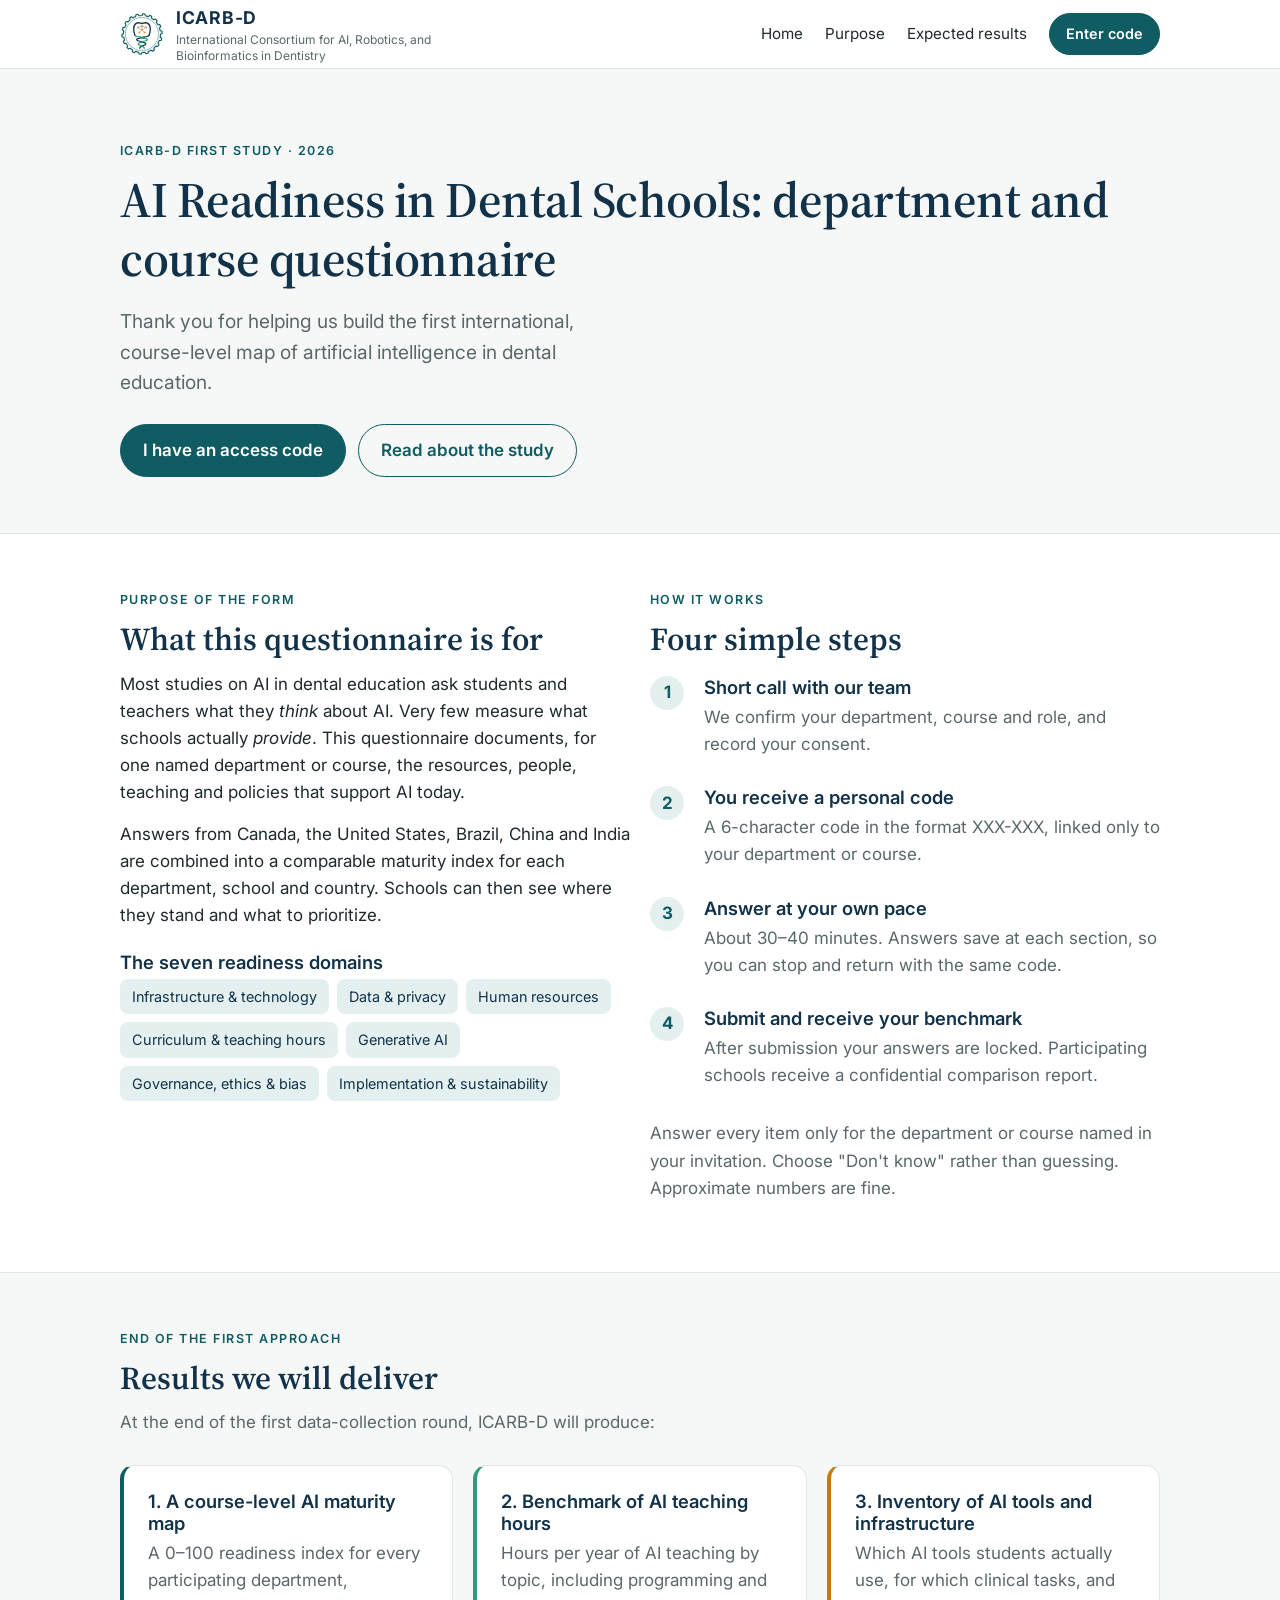
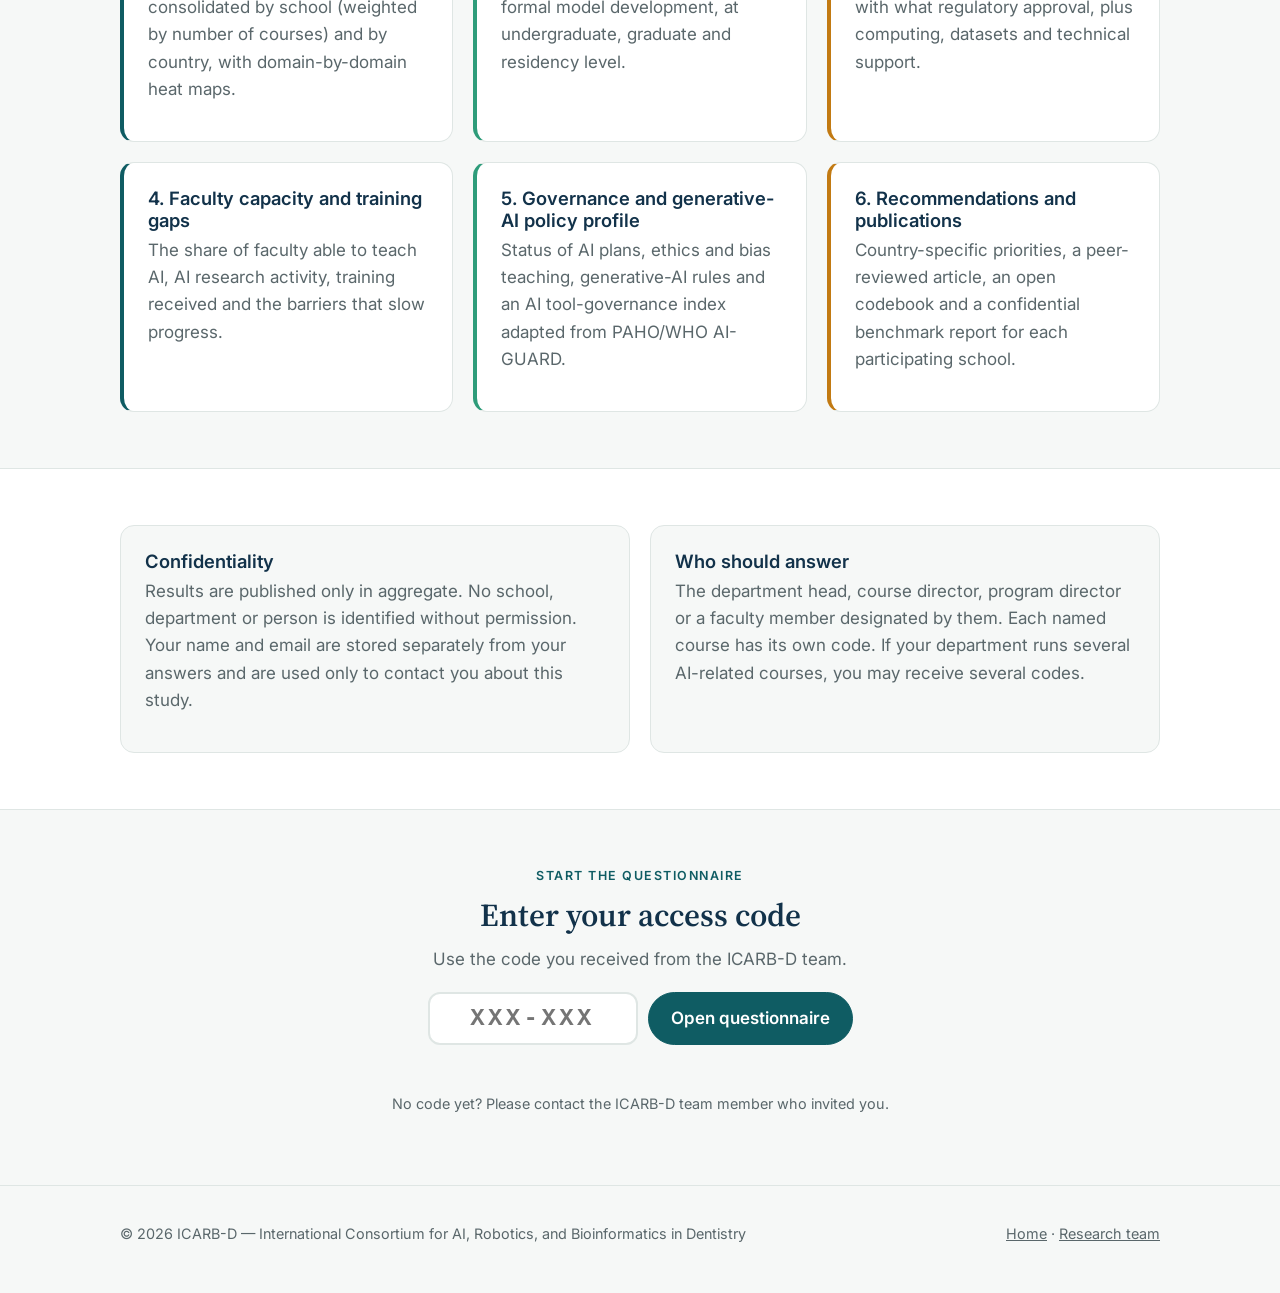
==== form.html @ e122908d "ICARB-D landing page, questionnaire page and logo" ====
<!doctype html>
<html lang="en">
<head>
  <meta charset="utf-8" />
  <meta name="viewport" content="width=device-width, initial-scale=1" />
  <title>AI Readiness Questionnaire — ICARB-D</title>
  <meta name="description" content="Purpose of the ICARB-D 2026 AI readiness questionnaire for dental school departments and courses, and the results expected from the first study." />
  <link rel="icon" type="image/svg+xml" href="assets/logo.svg" />
  <link rel="preconnect" href="https://fonts.googleapis.com" />
  <link rel="preconnect" href="https://fonts.gstatic.com" crossorigin />
  <link href="https://fonts.googleapis.com/css2?family=Inter:wght@400;600;700&family=Source+Serif+4:wght@600&display=swap" rel="stylesheet" />
  <link rel="stylesheet" href="assets/styles.css" />
</head>
<body>
  <header class="site-header">
    <nav class="wrap nav" aria-label="Main">
      <a class="brand" href="./">
        <img src="assets/logo.svg" alt="" />
        <span><strong>ICARB-D</strong><small>International Consortium for AI, Robotics, and Bioinformatics in Dentistry</small></span>
      </a>
      <div class="nav-links">
        <a href="./">Home</a>
        <a href="#purpose">Purpose</a>
        <a href="#results">Expected results</a>
        <a class="btn primary" href="#access">Enter code</a>
      </div>
    </nav>
  </header>

  <main>
    <section class="hero">
      <div class="wrap">
        <div class="eyebrow">ICARB-D first study · 2026</div>
        <h1>AI Readiness in Dental Schools: department and course questionnaire</h1>
        <p class="lead">Thank you for helping us build the first international, course-level map of artificial intelligence in dental education.</p>
        <div class="cta">
          <a class="btn primary" href="#access">I have an access code</a>
          <a class="btn" href="#purpose">Read about the study</a>
        </div>
      </div>
    </section>

    <section id="purpose" class="alt">
      <div class="wrap grid-2">
        <div>
          <div class="eyebrow">Purpose of the form</div>
          <h2>What this questionnaire is for</h2>
          <p>Most studies on AI in dental education ask students and teachers what they <em>think</em> about AI. Very few measure what schools actually <em>provide</em>. This questionnaire documents, for one named department or course, the resources, people, teaching and policies that support AI today.</p>
          <p>Answers from Canada, the United States, Brazil, China and India are combined into a comparable maturity index for each department, school and country. Schools can then see where they stand and what to prioritize.</p>
          <h3 style="margin-top:22px">The seven readiness domains</h3>
          <div class="domains">
            <span>Infrastructure &amp; technology</span><span>Data &amp; privacy</span><span>Human resources</span><span>Curriculum &amp; teaching hours</span><span>Generative AI</span><span>Governance, ethics &amp; bias</span><span>Implementation &amp; sustainability</span>
          </div>
        </div>
        <div>
          <div class="eyebrow">How it works</div>
          <h2>Four simple steps</h2>
          <ol class="steps">
            <li><div><h3>Short call with our team</h3><p class="muted">We confirm your department, course and role, and record your consent.</p></div></li>
            <li><div><h3>You receive a personal code</h3><p class="muted">A 6-character code in the format XXX-XXX, linked only to your department or course.</p></div></li>
            <li><div><h3>Answer at your own pace</h3><p class="muted">About 30–40 minutes. Answers save at each section, so you can stop and return with the same code.</p></div></li>
            <li><div><h3>Submit and receive your benchmark</h3><p class="muted">After submission your answers are locked. Participating schools receive a confidential comparison report.</p></div></li>
          </ol>
          <p class="muted" style="margin-top:16px">Answer every item only for the department or course named in your invitation. Choose "Don't know" rather than guessing. Approximate numbers are fine.</p>
        </div>
      </div>
    </section>

    <section id="results">
      <div class="wrap">
        <div class="section-head">
          <div class="eyebrow">End of the first approach</div>
          <h2>Results we will deliver</h2>
          <p class="muted">At the end of the first data-collection round, ICARB-D will produce:</p>
        </div>
        <div class="grid-3">
          <article class="card result"><h3>1. A course-level AI maturity map</h3><p class="muted">A 0–100 readiness index for every participating department, consolidated by school (weighted by number of courses) and by country, with domain-by-domain heat maps.</p></article>
          <article class="card result"><h3>2. Benchmark of AI teaching hours</h3><p class="muted">Hours per year of AI teaching by topic, including programming and formal model development, at undergraduate, graduate and residency level.</p></article>
          <article class="card result"><h3>3. Inventory of AI tools and infrastructure</h3><p class="muted">Which AI tools students actually use, for which clinical tasks, and with what regulatory approval, plus computing, datasets and technical support.</p></article>
          <article class="card result"><h3>4. Faculty capacity and training gaps</h3><p class="muted">The share of faculty able to teach AI, AI research activity, training received and the barriers that slow progress.</p></article>
          <article class="card result"><h3>5. Governance and generative-AI policy profile</h3><p class="muted">Status of AI plans, ethics and bias teaching, generative-AI rules and an AI tool-governance index adapted from PAHO/WHO AI-GUARD.</p></article>
          <article class="card result"><h3>6. Recommendations and publications</h3><p class="muted">Country-specific priorities, a peer-reviewed article, an open codebook and a confidential benchmark report for each participating school.</p></article>
        </div>
      </div>
    </section>

    <section class="alt">
      <div class="wrap grid-2">
        <div class="card">
          <h3>Confidentiality</h3>
          <p class="muted">Results are published only in aggregate. No school, department or person is identified without permission. Your name and email are stored separately from your answers and are used only to contact you about this study.</p>
        </div>
        <div class="card">
          <h3>Who should answer</h3>
          <p class="muted">The department head, course director, program director or a faculty member designated by them. Each named course has its own code. If your department runs several AI-related courses, you may receive several codes.</p>
        </div>
      </div>
    </section>

    <section id="access">
      <div class="wrap access">
        <div class="eyebrow">Start the questionnaire</div>
        <h2>Enter your access code</h2>
        <p class="muted">Use the code you received from the ICARB-D team.</p>
        <form class="code-row" id="code-form" novalidate>
          <label for="code" style="position:absolute;left:-9999px">Access code</label>
          <input id="code" placeholder="XXX-XXX" maxlength="7" autocomplete="off" autocapitalize="characters" spellcheck="false" />
          <button class="btn primary" type="submit">Open questionnaire</button>
        </form>
        <p class="error" id="code-error" role="alert"></p>
        <p class="muted" style="font-size:.9rem">No code yet? Please contact the ICARB-D team member who invited you.</p>
      </div>
    </section>
  </main>

  <footer>
    <div class="wrap footer-grid">
      <div>© 2026 ICARB-D — International Consortium for AI, Robotics, and Bioinformatics in Dentistry</div>
      <div><a href="./">Home</a> · <a id="admin-link" href="#">Research team</a></div>
    </div>
  </footer>

  <script>
    // The questionnaire app lives in its own repository (AI-assessment-DS-2026).
    const QUESTIONNAIRE_URL = 'https://igoralves1.github.io/AI-assessment-DS-2026/'
    const PATTERN = /^[A-HJKMNP-Z2-9]{3}-[A-HJKMNP-Z2-9]{3}$/
    const input = document.getElementById('code')
    const error = document.getElementById('code-error')

    function normalize(v) {
      const raw = v.toUpperCase().replace(/[^A-Z0-9]/g, '').slice(0, 6)
      return raw.length > 3 ? raw.slice(0, 3) + '-' + raw.slice(3) : raw
    }
    input.addEventListener('input', () => { input.value = normalize(input.value); error.textContent = '' })
    document.getElementById('code-form').addEventListener('submit', (e) => {
      e.preventDefault()
      if (!PATTERN.test(input.value)) {
        error.textContent = 'Enter the 6-character code you received, for example K7P-3MX.'
        return
      }
      window.location.href = QUESTIONNAIRE_URL + '#/?code=' + encodeURIComponent(input.value)
    })
    document.getElementById('admin-link').href = QUESTIONNAIRE_URL + '#/admin'
  </script>
</body>
</html>
---- assets/styles.css ----
:root {
  --bg: #f6f8f7;
  --surface: #ffffff;
  --ink: #12324a;
  --text: #1f2a2e;
  --muted: #5a676b;
  --border: #dfe6e4;
  --teal: #0f5c63;
  --teal-soft: #e4f0ef;
  --green: #2e9c7a;
  --amber: #c27a12;
  --radius: 14px;
  color-scheme: light;
}
@media (prefers-color-scheme: dark) {
  :root {
    --bg: #0f1517;
    --surface: #172024;
    --ink: #e3eef0;
    --text: #dfe7e9;
    --muted: #9fb0b4;
    --border: #2a383c;
    --teal: #5fb7bd;
    --teal-soft: #19302f;
    --green: #6fcfa9;
    --amber: #e8a94e;
    color-scheme: dark;
  }
}

* { box-sizing: border-box; }
html { scroll-behavior: smooth; }
body {
  margin: 0;
  background: var(--bg);
  color: var(--text);
  font: 17px/1.6 "Inter", system-ui, -apple-system, "Segoe UI", Roboto, sans-serif;
}
h1, h2, h3 { color: var(--ink); line-height: 1.2; font-family: "Source Serif 4", Georgia, serif; font-weight: 600; }
h1 { font-size: clamp(2rem, 4.5vw, 3.1rem); margin: 0 0 16px; letter-spacing: -.01em; }
h2 { font-size: clamp(1.5rem, 3vw, 2rem); margin: 0 0 12px; }
h3 { font-size: 1.15rem; margin: 0 0 6px; font-family: inherit; }
a { color: var(--teal); }
p { margin: 0 0 14px; }
.wrap { max-width: 1080px; margin: 0 auto; padding: 0 20px; }
.muted { color: var(--muted); }
.eyebrow { font-size: .78rem; font-weight: 600; letter-spacing: .12em; text-transform: uppercase; color: var(--teal); margin-bottom: 10px; }

/* header */
.site-header { background: var(--surface); border-bottom: 1px solid var(--border); position: sticky; top: 0; z-index: 10; }
.nav { display: flex; align-items: center; justify-content: space-between; min-height: 68px; gap: 16px; }
.brand { display: flex; align-items: center; gap: 12px; text-decoration: none; color: var(--ink); }
.brand img { width: 44px; height: 44px; }
.brand strong { display: block; font-size: 1.1rem; letter-spacing: .04em; }
.brand small { display: block; color: var(--muted); font-size: .75rem; line-height: 1.3; max-width: 260px; }
.nav-links { display: flex; gap: 22px; align-items: center; }
.nav-links a { color: var(--text); text-decoration: none; font-size: .95rem; }
.nav-links a:hover { color: var(--teal); }

.btn { display: inline-flex; align-items: center; gap: 8px; padding: 12px 22px; border-radius: 999px; font-weight: 600; text-decoration: none; border: 1.5px solid var(--teal); color: var(--teal); background: transparent; cursor: pointer; font: inherit; font-weight: 600; }
.btn.primary { background: var(--teal); color: var(--surface); }
.btn:hover { filter: brightness(1.08); }
.nav .btn { padding: 8px 16px; font-size: .9rem; }

/* hero */
.hero { padding: 72px 0 56px; }
.hero-grid { display: grid; grid-template-columns: 1.3fr 1fr; gap: 48px; align-items: center; }
.hero .lead { font-size: 1.2rem; color: var(--muted); max-width: 40ch; }
.hero-logo { width: 100%; max-width: 360px; justify-self: center; filter: drop-shadow(0 18px 40px rgba(15, 92, 99, .18)); }
.cta { display: flex; gap: 12px; flex-wrap: wrap; margin-top: 26px; }
.acronym { display: flex; gap: 6px; flex-wrap: wrap; margin-top: 22px; }
.acronym span { font-size: .8rem; color: var(--muted); border: 1px solid var(--border); border-radius: 999px; padding: 4px 10px; background: var(--surface); }
.acronym b { color: var(--ink); }

section { padding: 56px 0; scroll-margin-top: 68px; }
section.alt { background: var(--surface); border-top: 1px solid var(--border); border-bottom: 1px solid var(--border); }
.section-head { max-width: 720px; margin-bottom: 28px; }

/* cards */
.grid-3 { display: grid; grid-template-columns: repeat(3, 1fr); gap: 20px; }
.grid-2 { display: grid; grid-template-columns: repeat(2, 1fr); gap: 20px; }
.card { background: var(--surface); border: 1px solid var(--border); border-radius: var(--radius); padding: 24px; }
section.alt .card { background: var(--bg); }
.card .icon { width: 44px; height: 44px; border-radius: 12px; display: grid; place-items: center; margin-bottom: 14px; }
.card .icon svg { width: 24px; height: 24px; }
.icon.ai { background: color-mix(in srgb, var(--amber) 16%, transparent); color: var(--amber); }
.icon.rob { background: var(--teal-soft); color: var(--teal); }
.icon.bio { background: color-mix(in srgb, var(--green) 16%, transparent); color: var(--green); }
.card ul { padding-left: 18px; margin: 8px 0 0; color: var(--muted); }
.card li { margin-bottom: 4px; }

/* countries */
.countries { display: flex; flex-wrap: wrap; gap: 10px; }
.country { padding: 10px 18px; border-radius: 999px; background: var(--surface); border: 1px solid var(--border); font-weight: 600; color: var(--ink); }

/* project feature */
.feature { display: grid; grid-template-columns: 1.2fr 1fr; gap: 32px; align-items: center; background: linear-gradient(135deg, var(--teal) 0%, #12324a 100%); color: #fff; border-radius: 20px; padding: 40px; }
.feature h2, .feature h3 { color: #fff; }
.feature p { color: rgba(255, 255, 255, .85); }
.feature .btn.primary { background: #fff; color: #12324a; border-color: #fff; }
.feature .btn { color: #fff; border-color: rgba(255, 255, 255, .6); }
.stats { display: grid; grid-template-columns: repeat(2, 1fr); gap: 14px; }
.stat { background: rgba(255, 255, 255, .1); border-radius: 12px; padding: 16px; }
.stat b { display: block; font-size: 1.8rem; font-family: "Source Serif 4", Georgia, serif; }
.stat span { font-size: .85rem; color: rgba(255, 255, 255, .8); }

/* steps and lists */
.steps { counter-reset: s; display: grid; gap: 14px; padding: 0; list-style: none; }
.steps li { counter-increment: s; display: grid; grid-template-columns: 40px 1fr; gap: 14px; align-items: start; }
.steps li::before { content: counter(s); width: 34px; height: 34px; border-radius: 50%; background: var(--teal-soft); color: var(--teal); display: grid; place-items: center; font-weight: 700; }
.result { border-left: 4px solid var(--teal); }
.result:nth-child(3n+2) { border-left-color: var(--green); }
.result:nth-child(3n+3) { border-left-color: var(--amber); }
.domains { display: flex; flex-wrap: wrap; gap: 8px; }
.domains span { background: var(--teal-soft); color: var(--ink); border-radius: 8px; padding: 6px 12px; font-size: .9rem; }

/* access box */
.access { max-width: 560px; margin: 0 auto; text-align: center; }
.code-row { display: flex; gap: 10px; justify-content: center; flex-wrap: wrap; margin: 18px 0 8px; }
.code-row input { font: 600 1.5rem ui-monospace, Menlo, monospace; letter-spacing: .14em; text-align: center; width: 210px; padding: 10px; border-radius: 12px; border: 2px solid var(--border); background: var(--surface); color: var(--text); text-transform: uppercase; }
.code-row input:focus { outline: 2px solid var(--teal); outline-offset: 2px; }
.error { color: #b42318; min-height: 1.5em; }

footer { padding: 36px 0 48px; color: var(--muted); font-size: .9rem; border-top: 1px solid var(--border); }
.footer-grid { display: flex; justify-content: space-between; gap: 20px; flex-wrap: wrap; }
footer a { color: var(--muted); }

@media (max-width: 860px) {
  .hero { padding: 40px 0; }
  .hero-grid, .feature, .grid-2 { grid-template-columns: 1fr; }
  .hero-logo { max-width: 220px; order: -1; }
  .grid-3 { grid-template-columns: 1fr; }
  .nav-links a:not(.btn) { display: none; }
  .brand small { display: none; }
  .feature { padding: 26px; }
}
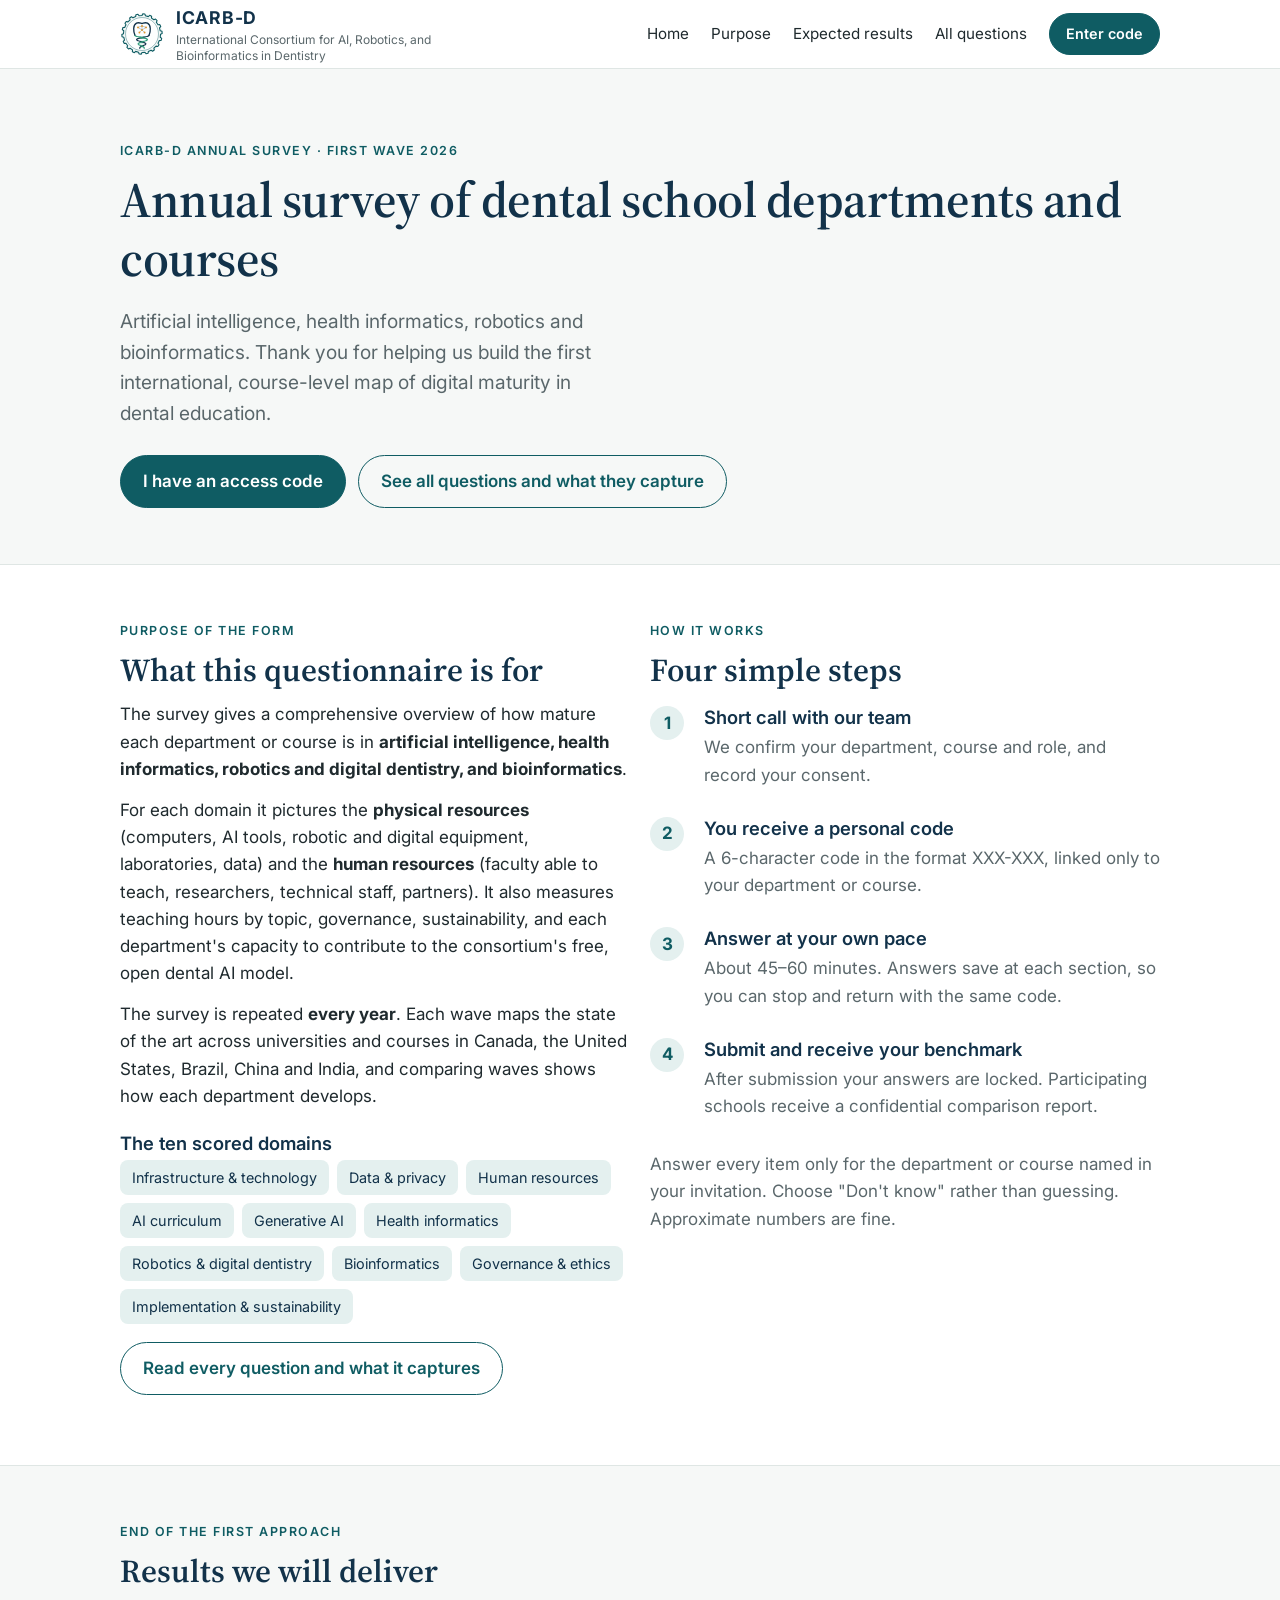
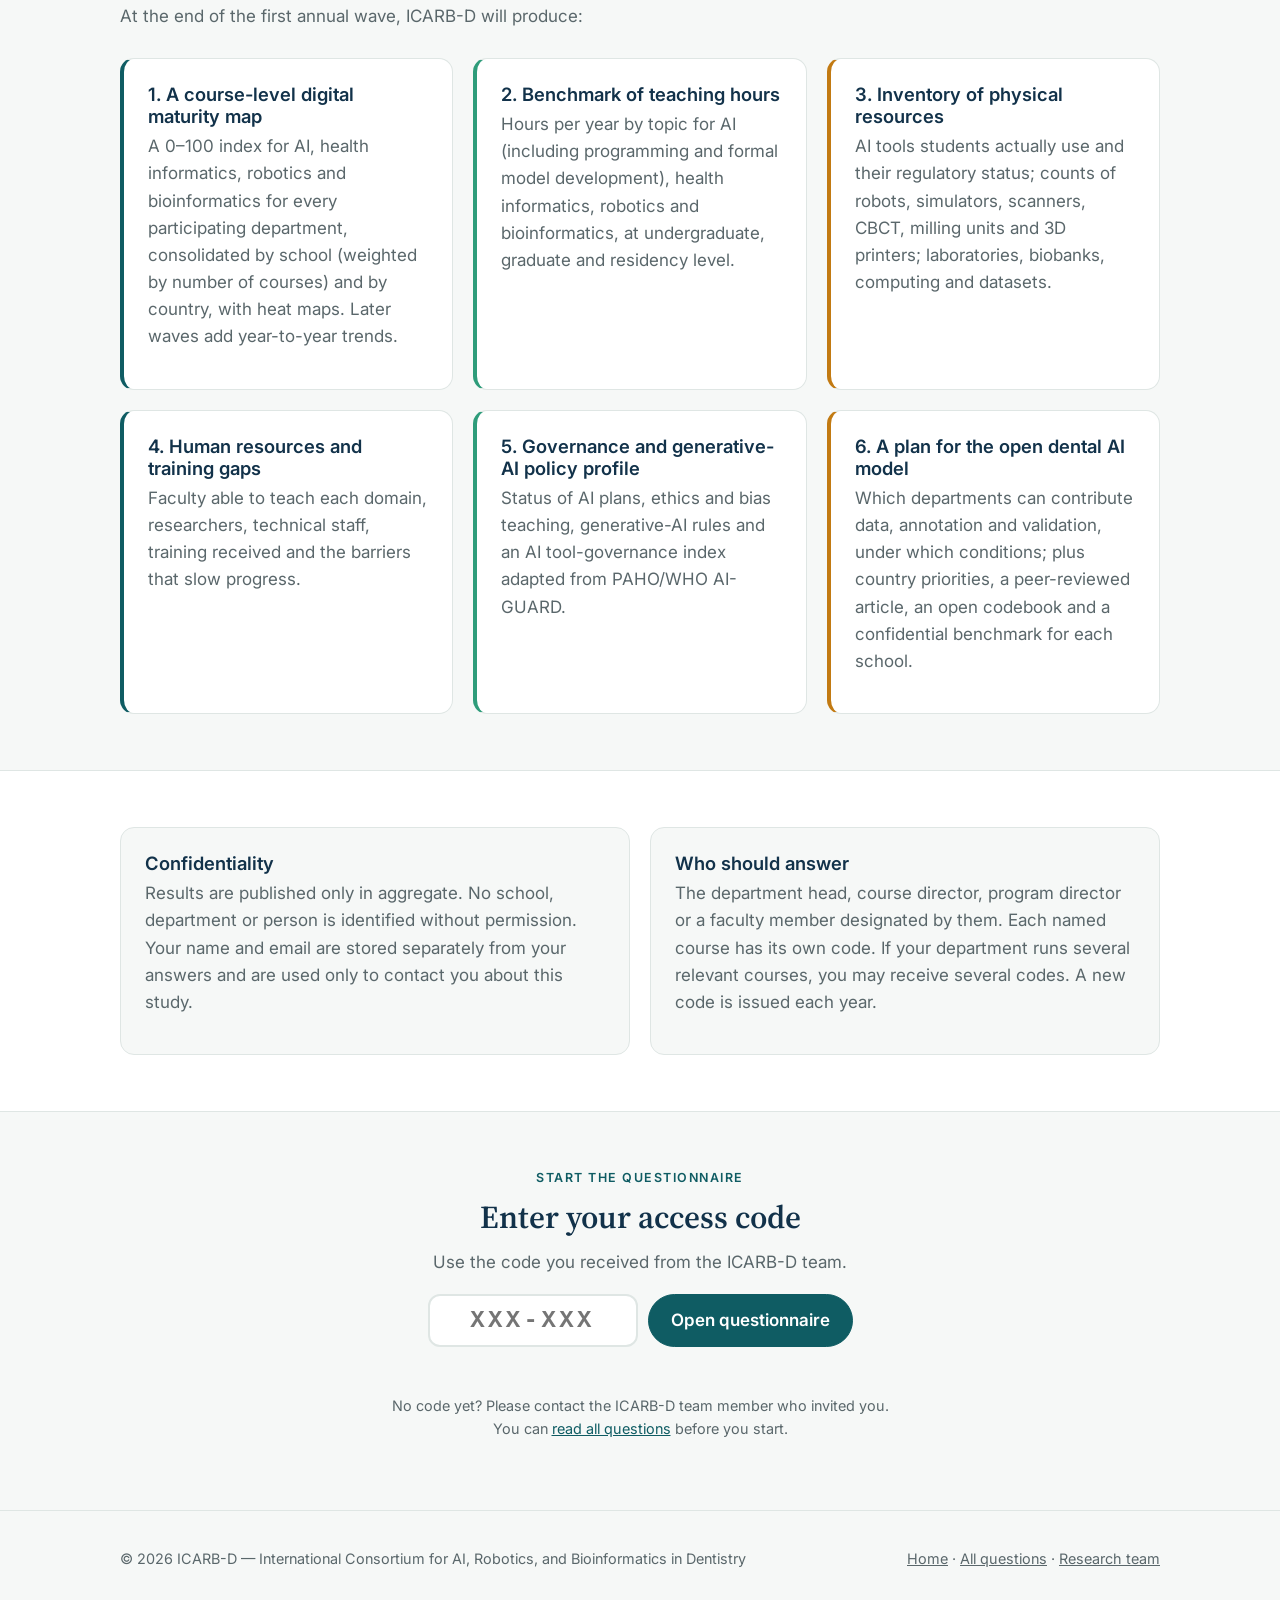
==== commit 886ce6e8: "Add main goal, annual four-domain survey and link to questions guide" ====
--- a/form.html
+++ b/form.html
@@ -3,8 +3,8 @@
 <head>
   <meta charset="utf-8" />
   <meta name="viewport" content="width=device-width, initial-scale=1" />
-  <title>AI Readiness Questionnaire — ICARB-D</title>
-  <meta name="description" content="Purpose of the ICARB-D 2026 AI readiness questionnaire for dental school departments and courses, and the results expected from the first study." />
+  <title>Annual Survey — ICARB-D</title>
+  <meta name="description" content="Purpose of the ICARB-D annual survey of dental school departments and courses (AI, health informatics, robotics, bioinformatics), every question explained, and the results expected from the first wave." />
   <link rel="icon" type="image/svg+xml" href="assets/logo.svg" />
   <link rel="preconnect" href="https://fonts.googleapis.com" />
   <link rel="preconnect" href="https://fonts.gstatic.com" crossorigin />
@@ -22,6 +22,7 @@
         <a href="./">Home</a>
         <a href="#purpose">Purpose</a>
         <a href="#results">Expected results</a>
+        <a href="https://igoralves1.github.io/AI-assessment-DS-2026/#/questions">All questions</a>
         <a class="btn primary" href="#access">Enter code</a>
       </div>
     </nav>
@@ -30,12 +31,12 @@
   <main>
     <section class="hero">
       <div class="wrap">
-        <div class="eyebrow">ICARB-D first study · 2026</div>
-        <h1>AI Readiness in Dental Schools: department and course questionnaire</h1>
-        <p class="lead">Thank you for helping us build the first international, course-level map of artificial intelligence in dental education.</p>
+        <div class="eyebrow">ICARB-D annual survey · first wave 2026</div>
+        <h1>Annual survey of dental school departments and courses</h1>
+        <p class="lead">Artificial intelligence, health informatics, robotics and bioinformatics. Thank you for helping us build the first international, course-level map of digital maturity in dental education.</p>
         <div class="cta">
           <a class="btn primary" href="#access">I have an access code</a>
-          <a class="btn" href="#purpose">Read about the study</a>
+          <a class="btn" href="https://igoralves1.github.io/AI-assessment-DS-2026/#/questions">See all questions and what they capture</a>
         </div>
       </div>
     </section>
@@ -45,12 +46,14 @@
         <div>
           <div class="eyebrow">Purpose of the form</div>
           <h2>What this questionnaire is for</h2>
-          <p>Most studies on AI in dental education ask students and teachers what they <em>think</em> about AI. Very few measure what schools actually <em>provide</em>. This questionnaire documents, for one named department or course, the resources, people, teaching and policies that support AI today.</p>
-          <p>Answers from Canada, the United States, Brazil, China and India are combined into a comparable maturity index for each department, school and country. Schools can then see where they stand and what to prioritize.</p>
-          <h3 style="margin-top:22px">The seven readiness domains</h3>
+          <p>The survey gives a comprehensive overview of how mature each department or course is in <strong>artificial intelligence, health informatics, robotics and digital dentistry, and bioinformatics</strong>.</p>
+          <p>For each domain it pictures the <strong>physical resources</strong> (computers, AI tools, robotic and digital equipment, laboratories, data) and the <strong>human resources</strong> (faculty able to teach, researchers, technical staff, partners). It also measures teaching hours by topic, governance, sustainability, and each department's capacity to contribute to the consortium's free, open dental AI model.</p>
+          <p>The survey is repeated <strong>every year</strong>. Each wave maps the state of the art across universities and courses in Canada, the United States, Brazil, China and India, and comparing waves shows how each department develops.</p>
+          <h3 style="margin-top:22px">The ten scored domains</h3>
           <div class="domains">
-            <span>Infrastructure &amp; technology</span><span>Data &amp; privacy</span><span>Human resources</span><span>Curriculum &amp; teaching hours</span><span>Generative AI</span><span>Governance, ethics &amp; bias</span><span>Implementation &amp; sustainability</span>
+            <span>Infrastructure &amp; technology</span><span>Data &amp; privacy</span><span>Human resources</span><span>AI curriculum</span><span>Generative AI</span><span>Health informatics</span><span>Robotics &amp; digital dentistry</span><span>Bioinformatics</span><span>Governance &amp; ethics</span><span>Implementation &amp; sustainability</span>
           </div>
+          <p style="margin-top:18px"><a class="btn" href="https://igoralves1.github.io/AI-assessment-DS-2026/#/questions">Read every question and what it captures</a></p>
         </div>
         <div>
           <div class="eyebrow">How it works</div>
@@ -58,7 +61,7 @@
           <ol class="steps">
             <li><div><h3>Short call with our team</h3><p class="muted">We confirm your department, course and role, and record your consent.</p></div></li>
             <li><div><h3>You receive a personal code</h3><p class="muted">A 6-character code in the format XXX-XXX, linked only to your department or course.</p></div></li>
-            <li><div><h3>Answer at your own pace</h3><p class="muted">About 30–40 minutes. Answers save at each section, so you can stop and return with the same code.</p></div></li>
+            <li><div><h3>Answer at your own pace</h3><p class="muted">About 45–60 minutes. Answers save at each section, so you can stop and return with the same code.</p></div></li>
             <li><div><h3>Submit and receive your benchmark</h3><p class="muted">After submission your answers are locked. Participating schools receive a confidential comparison report.</p></div></li>
           </ol>
           <p class="muted" style="margin-top:16px">Answer every item only for the department or course named in your invitation. Choose "Don't know" rather than guessing. Approximate numbers are fine.</p>
@@ -71,15 +74,15 @@
         <div class="section-head">
           <div class="eyebrow">End of the first approach</div>
           <h2>Results we will deliver</h2>
-          <p class="muted">At the end of the first data-collection round, ICARB-D will produce:</p>
+          <p class="muted">At the end of the first annual wave, ICARB-D will produce:</p>
         </div>
         <div class="grid-3">
-          <article class="card result"><h3>1. A course-level AI maturity map</h3><p class="muted">A 0–100 readiness index for every participating department, consolidated by school (weighted by number of courses) and by country, with domain-by-domain heat maps.</p></article>
-          <article class="card result"><h3>2. Benchmark of AI teaching hours</h3><p class="muted">Hours per year of AI teaching by topic, including programming and formal model development, at undergraduate, graduate and residency level.</p></article>
-          <article class="card result"><h3>3. Inventory of AI tools and infrastructure</h3><p class="muted">Which AI tools students actually use, for which clinical tasks, and with what regulatory approval, plus computing, datasets and technical support.</p></article>
-          <article class="card result"><h3>4. Faculty capacity and training gaps</h3><p class="muted">The share of faculty able to teach AI, AI research activity, training received and the barriers that slow progress.</p></article>
+          <article class="card result"><h3>1. A course-level digital maturity map</h3><p class="muted">A 0–100 index for AI, health informatics, robotics and bioinformatics for every participating department, consolidated by school (weighted by number of courses) and by country, with heat maps. Later waves add year-to-year trends.</p></article>
+          <article class="card result"><h3>2. Benchmark of teaching hours</h3><p class="muted">Hours per year by topic for AI (including programming and formal model development), health informatics, robotics and bioinformatics, at undergraduate, graduate and residency level.</p></article>
+          <article class="card result"><h3>3. Inventory of physical resources</h3><p class="muted">AI tools students actually use and their regulatory status; counts of robots, simulators, scanners, CBCT, milling units and 3D printers; laboratories, biobanks, computing and datasets.</p></article>
+          <article class="card result"><h3>4. Human resources and training gaps</h3><p class="muted">Faculty able to teach each domain, researchers, technical staff, training received and the barriers that slow progress.</p></article>
           <article class="card result"><h3>5. Governance and generative-AI policy profile</h3><p class="muted">Status of AI plans, ethics and bias teaching, generative-AI rules and an AI tool-governance index adapted from PAHO/WHO AI-GUARD.</p></article>
-          <article class="card result"><h3>6. Recommendations and publications</h3><p class="muted">Country-specific priorities, a peer-reviewed article, an open codebook and a confidential benchmark report for each participating school.</p></article>
+          <article class="card result"><h3>6. A plan for the open dental AI model</h3><p class="muted">Which departments can contribute data, annotation and validation, under which conditions; plus country priorities, a peer-reviewed article, an open codebook and a confidential benchmark for each school.</p></article>
         </div>
       </div>
     </section>
@@ -92,7 +95,7 @@
         </div>
         <div class="card">
           <h3>Who should answer</h3>
-          <p class="muted">The department head, course director, program director or a faculty member designated by them. Each named course has its own code. If your department runs several AI-related courses, you may receive several codes.</p>
+          <p class="muted">The department head, course director, program director or a faculty member designated by them. Each named course has its own code. If your department runs several relevant courses, you may receive several codes. A new code is issued each year.</p>
         </div>
       </div>
     </section>
@@ -108,7 +111,7 @@
           <button class="btn primary" type="submit">Open questionnaire</button>
         </form>
         <p class="error" id="code-error" role="alert"></p>
-        <p class="muted" style="font-size:.9rem">No code yet? Please contact the ICARB-D team member who invited you.</p>
+        <p class="muted" style="font-size:.9rem">No code yet? Please contact the ICARB-D team member who invited you. You can <a href="https://igoralves1.github.io/AI-assessment-DS-2026/#/questions">read all questions</a> before you start.</p>
       </div>
     </section>
   </main>
@@ -116,7 +119,7 @@
   <footer>
     <div class="wrap footer-grid">
       <div>© 2026 ICARB-D — International Consortium for AI, Robotics, and Bioinformatics in Dentistry</div>
-      <div><a href="./">Home</a> · <a id="admin-link" href="#">Research team</a></div>
+      <div><a href="./">Home</a> · <a href="https://igoralves1.github.io/AI-assessment-DS-2026/#/questions">All questions</a> · <a id="admin-link" href="#">Research team</a></div>
     </div>
   </footer>
 
--- a/assets/styles.css
+++ b/assets/styles.css
@@ -134,3 +134,16 @@
   .brand small { display: none; }
   .feature { padding: 26px; }
 }
+
+/* founders */
+.founders-grid { display: grid; grid-template-columns: repeat(auto-fit, minmax(290px, 1fr)); gap: 20px; }
+.founder { display: flex; flex-direction: column; gap: 14px; }
+.avatar { flex: none; width: 64px; height: 64px; border-radius: 50%; display: grid; place-items: center; font-weight: 700; font-size: 1.2rem; letter-spacing: .04em; color: #fff; background: linear-gradient(135deg, var(--teal), #12324a); }
+.founder h3 { font-family: "Source Serif 4", Georgia, serif; font-size: 1.3rem; margin-bottom: 2px; }
+.founder .role { color: var(--teal); font-size: .85rem; font-weight: 600; margin-bottom: 10px; }
+.card .credentials { list-style: none; padding: 0; margin: 0; }
+.credentials li { display: flex; flex-direction: column; gap: 2px; padding: 9px 0; border-top: 1px solid var(--border); color: var(--text); font-size: .95rem; line-height: 1.4; }
+.credentials .where { font-size: .8rem; font-weight: 600; letter-spacing: .02em; color: var(--teal); }
+
+.goal { margin-top: 14px; padding: 14px 16px; border-left: 4px solid var(--amber); background: var(--surface); border-radius: 0 10px 10px 0; max-width: 46ch; color: var(--text); }
+.goal strong { color: var(--ink); }
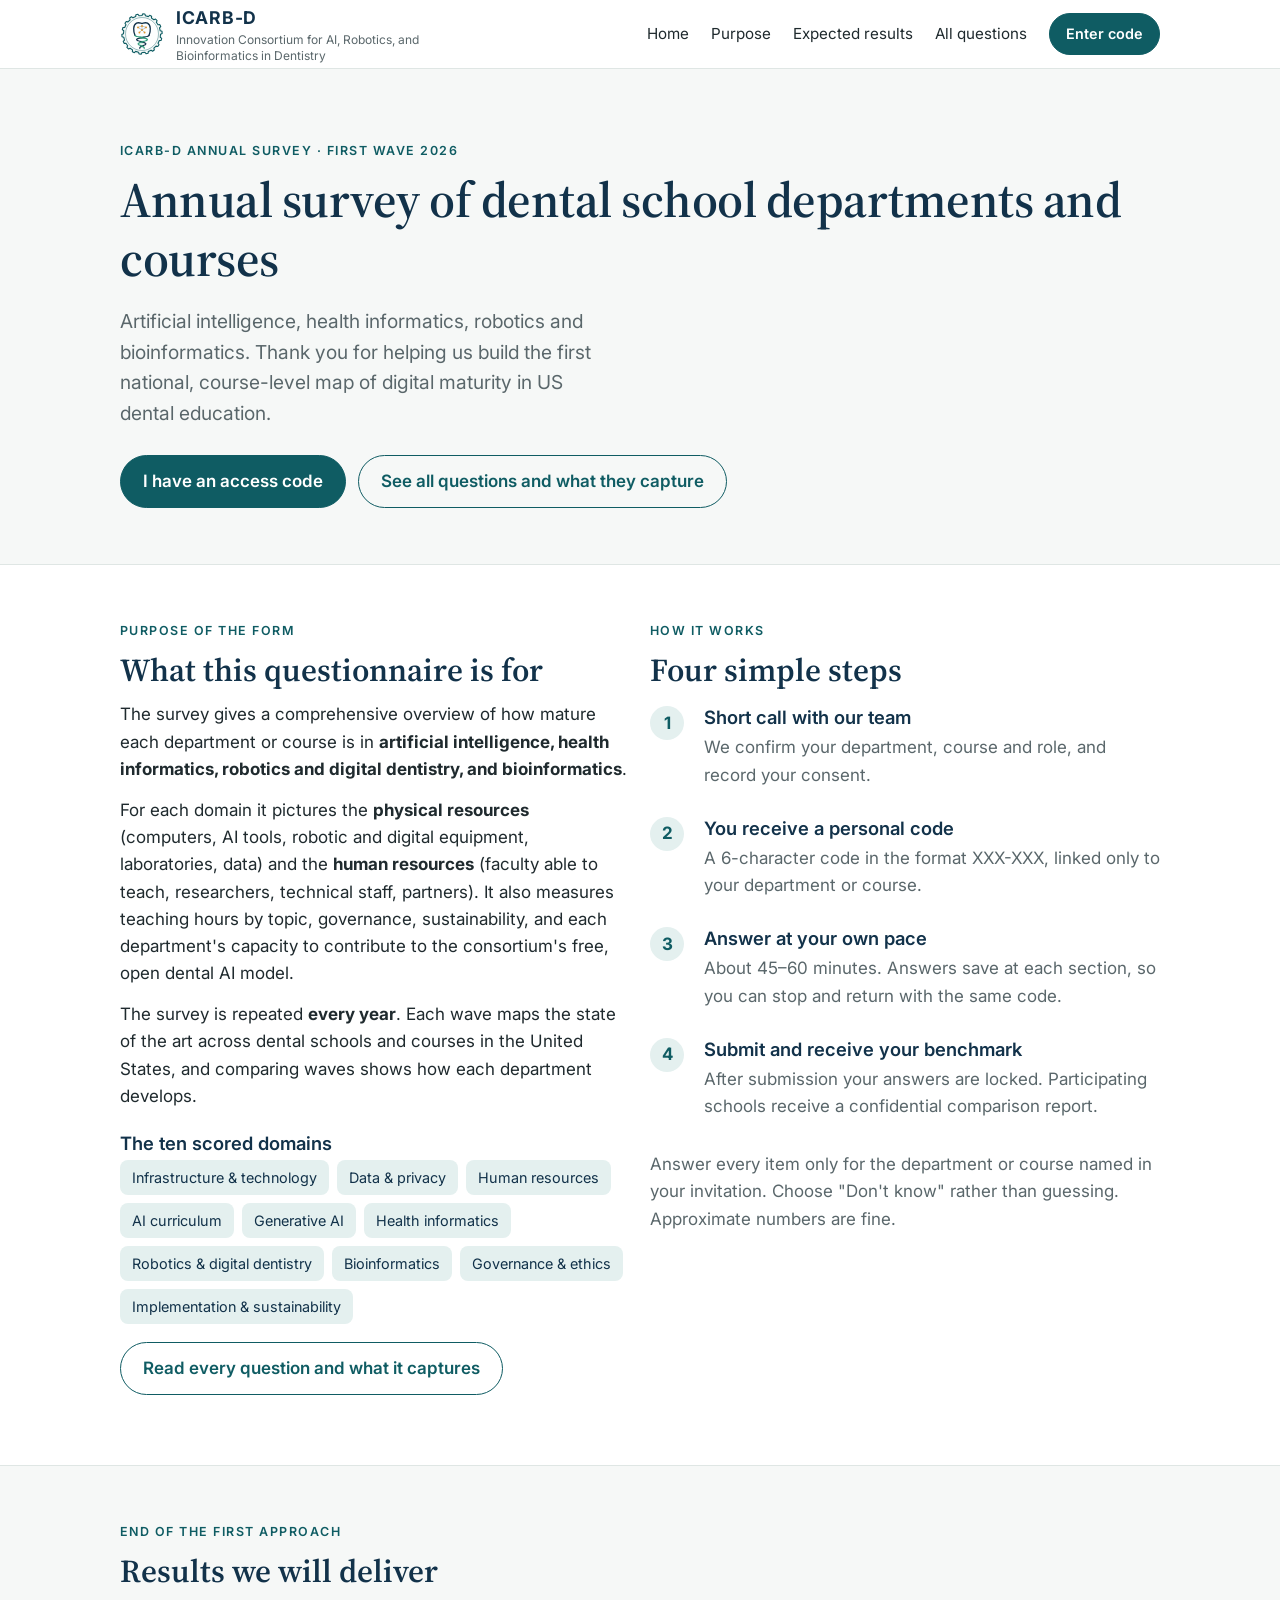
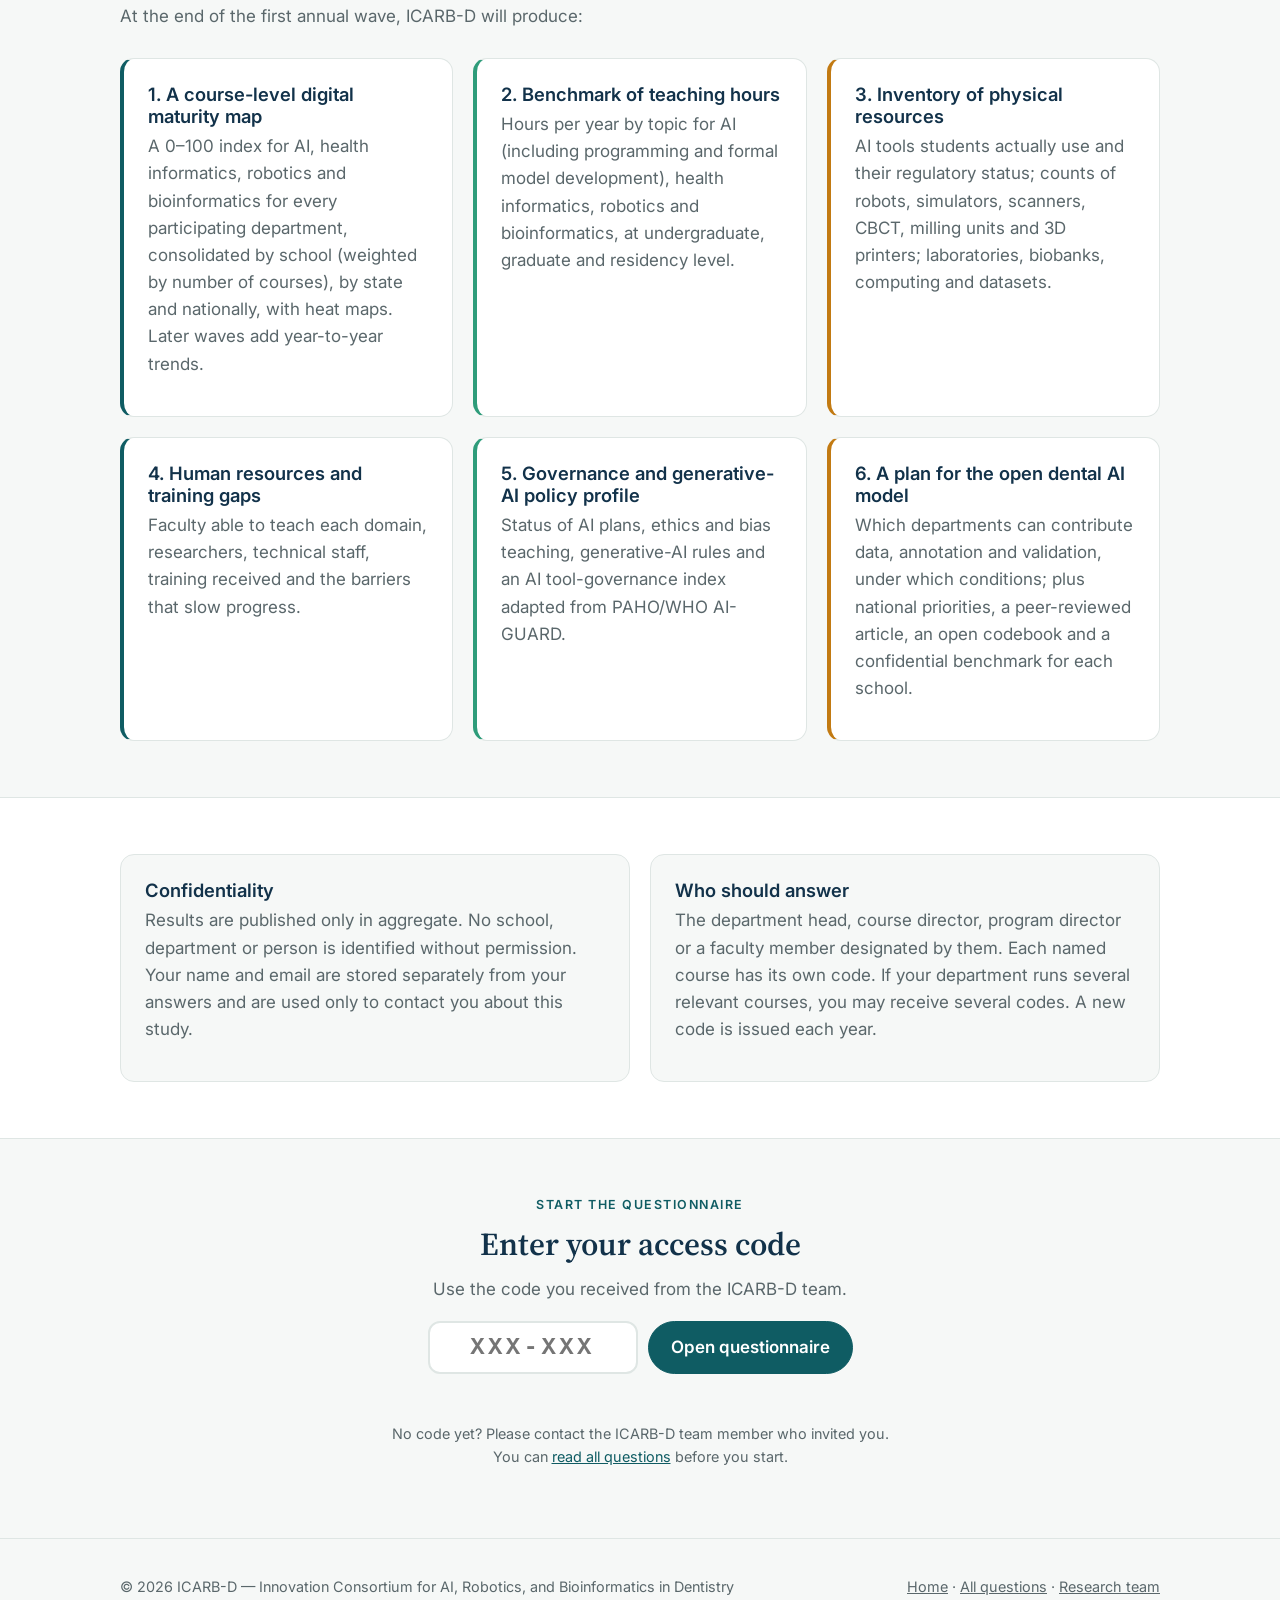
==== commit d689e8e8: "Present ICARB-D as a US national benchmark - Name: Innovation Consortium for AI, Robotics, and Bioin" ====
--- a/form.html
+++ b/form.html
@@ -16,7 +16,7 @@
     <nav class="wrap nav" aria-label="Main">
       <a class="brand" href="./">
         <img src="assets/logo.svg" alt="" />
-        <span><strong>ICARB-D</strong><small>International Consortium for AI, Robotics, and Bioinformatics in Dentistry</small></span>
+        <span><strong>ICARB-D</strong><small>Innovation Consortium for AI, Robotics, and Bioinformatics in Dentistry</small></span>
       </a>
       <div class="nav-links">
         <a href="./">Home</a>
@@ -33,7 +33,7 @@
       <div class="wrap">
         <div class="eyebrow">ICARB-D annual survey · first wave 2026</div>
         <h1>Annual survey of dental school departments and courses</h1>
-        <p class="lead">Artificial intelligence, health informatics, robotics and bioinformatics. Thank you for helping us build the first international, course-level map of digital maturity in dental education.</p>
+        <p class="lead">Artificial intelligence, health informatics, robotics and bioinformatics. Thank you for helping us build the first national, course-level map of digital maturity in US dental education.</p>
         <div class="cta">
           <a class="btn primary" href="#access">I have an access code</a>
           <a class="btn" href="https://igoralves1.github.io/AI-assessment-DS-2026/#/questions">See all questions and what they capture</a>
@@ -48,7 +48,7 @@
           <h2>What this questionnaire is for</h2>
           <p>The survey gives a comprehensive overview of how mature each department or course is in <strong>artificial intelligence, health informatics, robotics and digital dentistry, and bioinformatics</strong>.</p>
           <p>For each domain it pictures the <strong>physical resources</strong> (computers, AI tools, robotic and digital equipment, laboratories, data) and the <strong>human resources</strong> (faculty able to teach, researchers, technical staff, partners). It also measures teaching hours by topic, governance, sustainability, and each department's capacity to contribute to the consortium's free, open dental AI model.</p>
-          <p>The survey is repeated <strong>every year</strong>. Each wave maps the state of the art across universities and courses in Canada, the United States, Brazil, China and India, and comparing waves shows how each department develops.</p>
+          <p>The survey is repeated <strong>every year</strong>. Each wave maps the state of the art across dental schools and courses in the United States, and comparing waves shows how each department develops.</p>
           <h3 style="margin-top:22px">The ten scored domains</h3>
           <div class="domains">
             <span>Infrastructure &amp; technology</span><span>Data &amp; privacy</span><span>Human resources</span><span>AI curriculum</span><span>Generative AI</span><span>Health informatics</span><span>Robotics &amp; digital dentistry</span><span>Bioinformatics</span><span>Governance &amp; ethics</span><span>Implementation &amp; sustainability</span>
@@ -77,12 +77,12 @@
           <p class="muted">At the end of the first annual wave, ICARB-D will produce:</p>
         </div>
         <div class="grid-3">
-          <article class="card result"><h3>1. A course-level digital maturity map</h3><p class="muted">A 0–100 index for AI, health informatics, robotics and bioinformatics for every participating department, consolidated by school (weighted by number of courses) and by country, with heat maps. Later waves add year-to-year trends.</p></article>
+          <article class="card result"><h3>1. A course-level digital maturity map</h3><p class="muted">A 0–100 index for AI, health informatics, robotics and bioinformatics for every participating department, consolidated by school (weighted by number of courses), by state and nationally, with heat maps. Later waves add year-to-year trends.</p></article>
           <article class="card result"><h3>2. Benchmark of teaching hours</h3><p class="muted">Hours per year by topic for AI (including programming and formal model development), health informatics, robotics and bioinformatics, at undergraduate, graduate and residency level.</p></article>
           <article class="card result"><h3>3. Inventory of physical resources</h3><p class="muted">AI tools students actually use and their regulatory status; counts of robots, simulators, scanners, CBCT, milling units and 3D printers; laboratories, biobanks, computing and datasets.</p></article>
           <article class="card result"><h3>4. Human resources and training gaps</h3><p class="muted">Faculty able to teach each domain, researchers, technical staff, training received and the barriers that slow progress.</p></article>
           <article class="card result"><h3>5. Governance and generative-AI policy profile</h3><p class="muted">Status of AI plans, ethics and bias teaching, generative-AI rules and an AI tool-governance index adapted from PAHO/WHO AI-GUARD.</p></article>
-          <article class="card result"><h3>6. A plan for the open dental AI model</h3><p class="muted">Which departments can contribute data, annotation and validation, under which conditions; plus country priorities, a peer-reviewed article, an open codebook and a confidential benchmark for each school.</p></article>
+          <article class="card result"><h3>6. A plan for the open dental AI model</h3><p class="muted">Which departments can contribute data, annotation and validation, under which conditions; plus national priorities, a peer-reviewed article, an open codebook and a confidential benchmark for each school.</p></article>
         </div>
       </div>
     </section>
@@ -118,7 +118,7 @@
 
   <footer>
     <div class="wrap footer-grid">
-      <div>© 2026 ICARB-D — International Consortium for AI, Robotics, and Bioinformatics in Dentistry</div>
+      <div>© 2026 ICARB-D — Innovation Consortium for AI, Robotics, and Bioinformatics in Dentistry</div>
       <div><a href="./">Home</a> · <a href="https://igoralves1.github.io/AI-assessment-DS-2026/#/questions">All questions</a> · <a id="admin-link" href="#">Research team</a></div>
     </div>
   </footer>
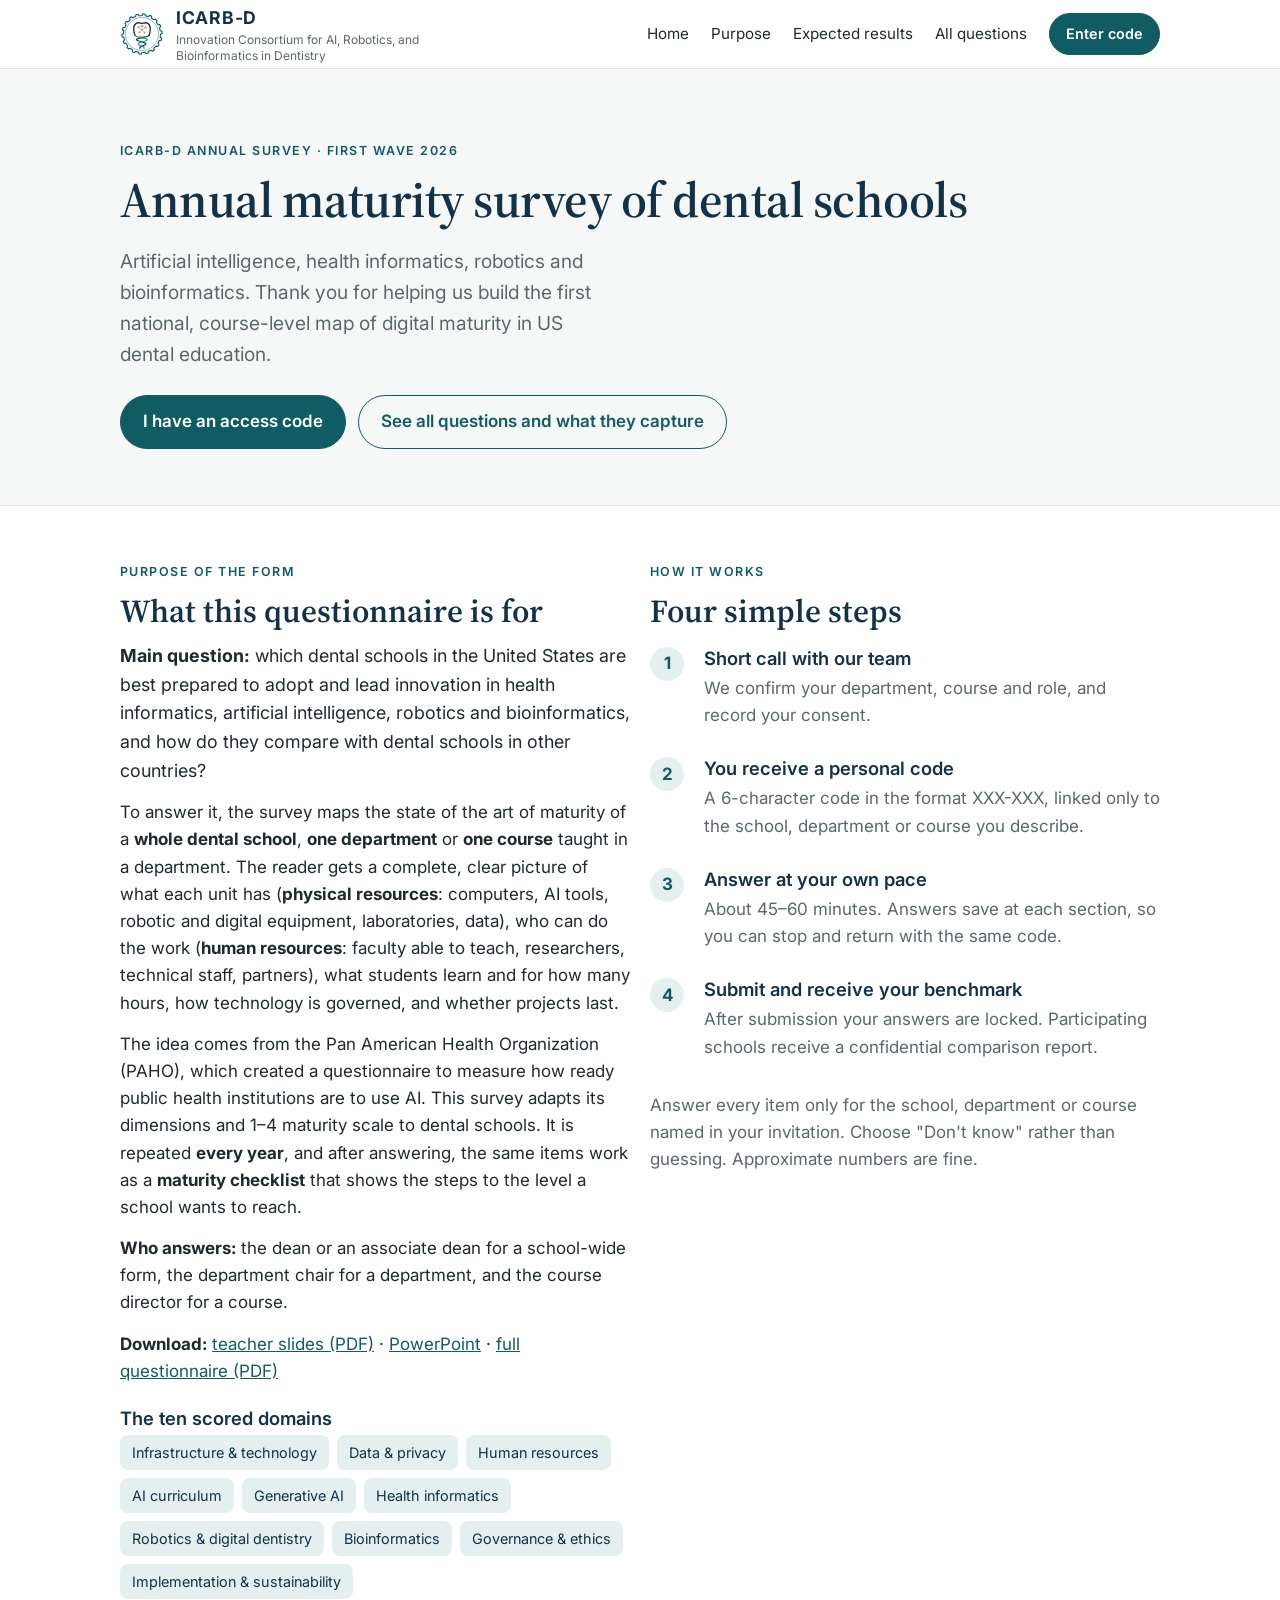
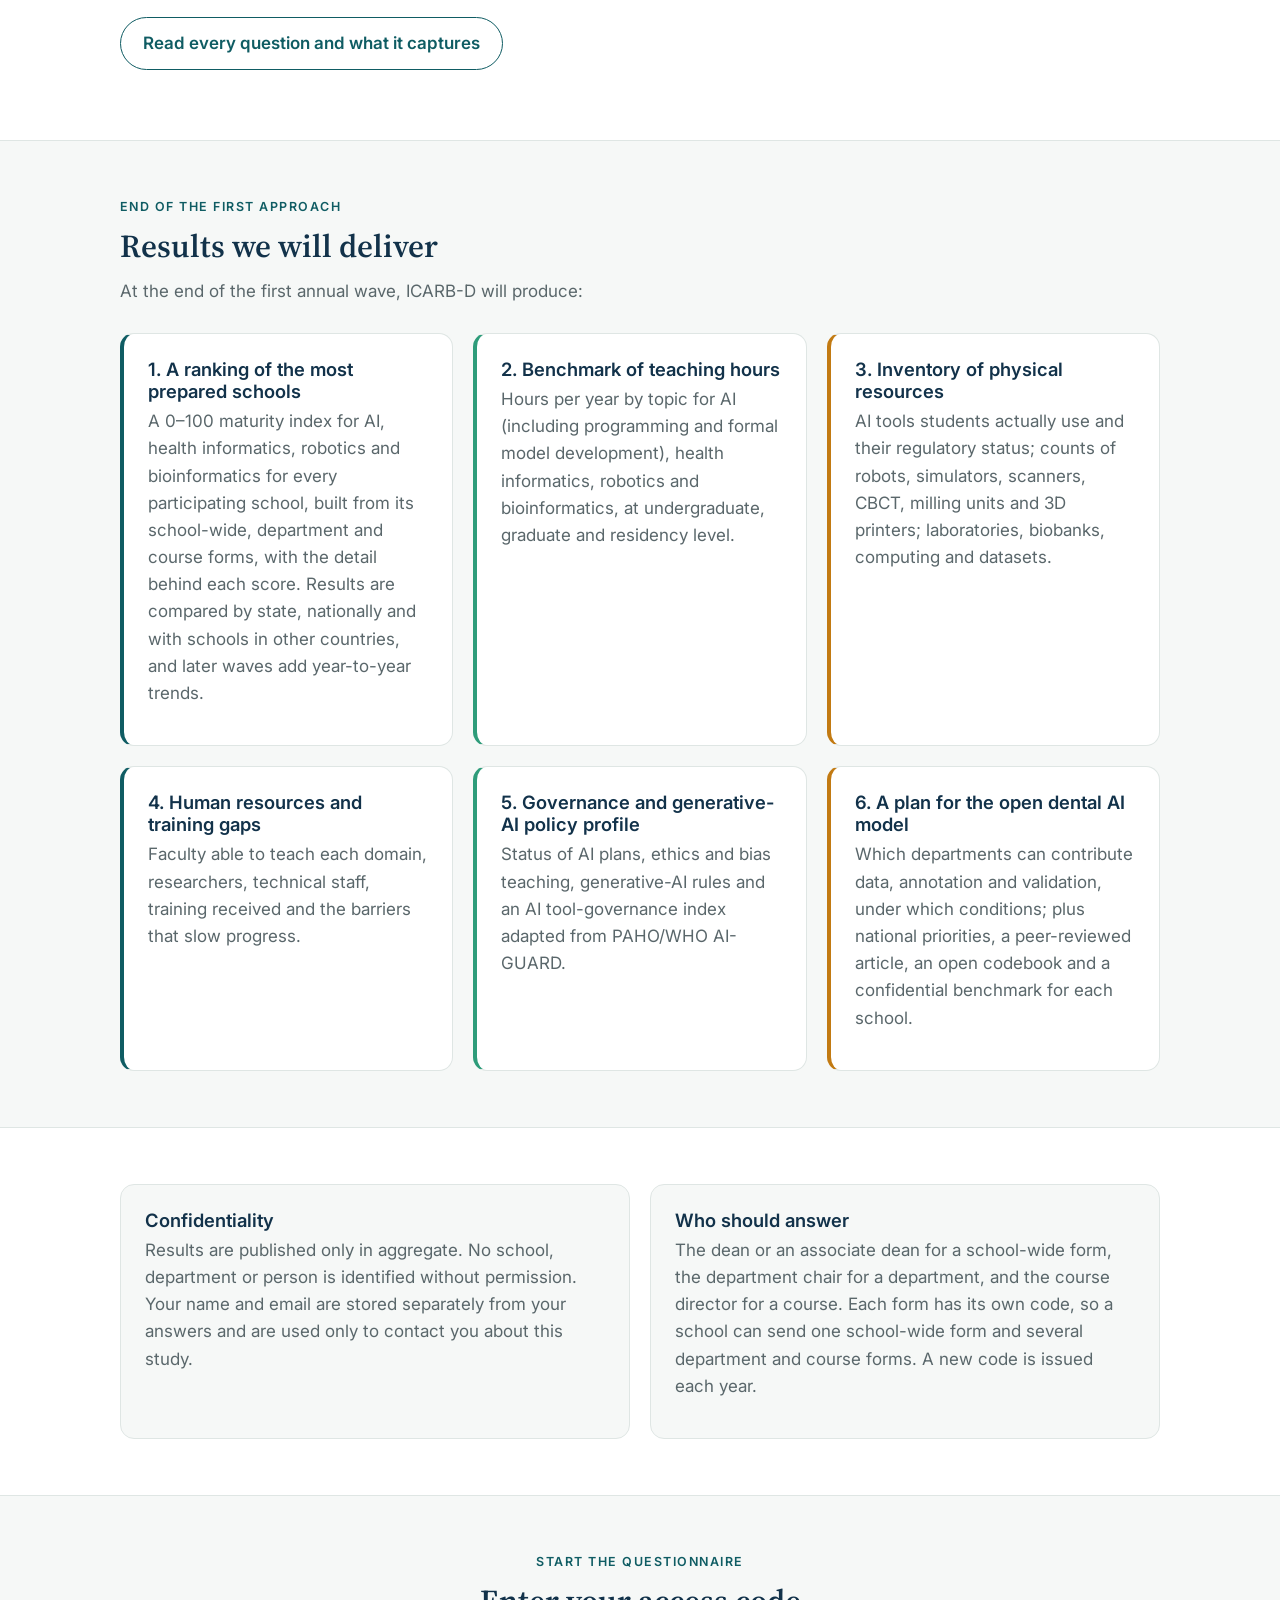
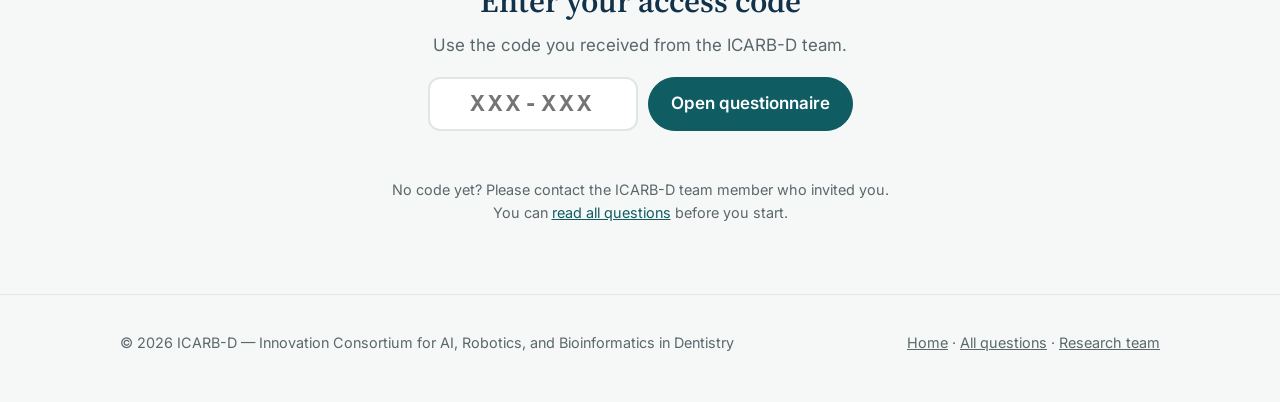
==== commit 38009880: "Update the survey description: main question, who answers, checklist and downloads" ====
--- a/form.html
+++ b/form.html
@@ -32,7 +32,7 @@
     <section class="hero">
       <div class="wrap">
         <div class="eyebrow">ICARB-D annual survey · first wave 2026</div>
-        <h1>Annual survey of dental school departments and courses</h1>
+        <h1>Annual maturity survey of dental schools</h1>
         <p class="lead">Artificial intelligence, health informatics, robotics and bioinformatics. Thank you for helping us build the first national, course-level map of digital maturity in US dental education.</p>
         <div class="cta">
           <a class="btn primary" href="#access">I have an access code</a>
@@ -46,9 +46,11 @@
         <div>
           <div class="eyebrow">Purpose of the form</div>
           <h2>What this questionnaire is for</h2>
-          <p>The survey gives a comprehensive overview of how mature each department or course is in <strong>artificial intelligence, health informatics, robotics and digital dentistry, and bioinformatics</strong>.</p>
-          <p>For each domain it pictures the <strong>physical resources</strong> (computers, AI tools, robotic and digital equipment, laboratories, data) and the <strong>human resources</strong> (faculty able to teach, researchers, technical staff, partners). It also measures teaching hours by topic, governance, sustainability, and each department's capacity to contribute to the consortium's free, open dental AI model.</p>
-          <p>The survey is repeated <strong>every year</strong>. Each wave maps the state of the art across dental schools and courses in the United States, and comparing waves shows how each department develops.</p>
+          <p class="lead" style="font-size:1.12rem"><strong>Main question:</strong> which dental schools in the United States are best prepared to adopt and lead innovation in health informatics, artificial intelligence, robotics and bioinformatics, and how do they compare with dental schools in other countries?</p>
+          <p>To answer it, the survey maps the state of the art of maturity of a <strong>whole dental school</strong>, <strong>one department</strong> or <strong>one course</strong> taught in a department. The reader gets a complete, clear picture of what each unit has (<strong>physical resources</strong>: computers, AI tools, robotic and digital equipment, laboratories, data), who can do the work (<strong>human resources</strong>: faculty able to teach, researchers, technical staff, partners), what students learn and for how many hours, how technology is governed, and whether projects last.</p>
+          <p>The idea comes from the Pan American Health Organization (PAHO), which created a questionnaire to measure how ready public health institutions are to use AI. This survey adapts its dimensions and 1–4 maturity scale to dental schools. It is repeated <strong>every year</strong>, and after answering, the same items work as a <strong>maturity checklist</strong> that shows the steps to the level a school wants to reach.</p>
+          <p><strong>Who answers:</strong> the dean or an associate dean for a school-wide form, the department chair for a department, and the course director for a course.</p>
+          <p><strong>Download:</strong> <a href="https://igoralves1.github.io/AI-assessment-DS-2026/downloads/ICARB-D-Survey-Teacher-Slides.pdf" download>teacher slides (PDF)</a> · <a href="https://igoralves1.github.io/AI-assessment-DS-2026/downloads/ICARB-D-Survey-Teacher-Slides.pptx" download>PowerPoint</a> · <a href="https://igoralves1.github.io/AI-assessment-DS-2026/downloads/ICARB-D-Annual-Survey-Dental-Schools.pdf" download>full questionnaire (PDF)</a></p>
           <h3 style="margin-top:22px">The ten scored domains</h3>
           <div class="domains">
             <span>Infrastructure &amp; technology</span><span>Data &amp; privacy</span><span>Human resources</span><span>AI curriculum</span><span>Generative AI</span><span>Health informatics</span><span>Robotics &amp; digital dentistry</span><span>Bioinformatics</span><span>Governance &amp; ethics</span><span>Implementation &amp; sustainability</span>
@@ -60,11 +62,11 @@
           <h2>Four simple steps</h2>
           <ol class="steps">
             <li><div><h3>Short call with our team</h3><p class="muted">We confirm your department, course and role, and record your consent.</p></div></li>
-            <li><div><h3>You receive a personal code</h3><p class="muted">A 6-character code in the format XXX-XXX, linked only to your department or course.</p></div></li>
+            <li><div><h3>You receive a personal code</h3><p class="muted">A 6-character code in the format XXX-XXX, linked only to the school, department or course you describe.</p></div></li>
             <li><div><h3>Answer at your own pace</h3><p class="muted">About 45–60 minutes. Answers save at each section, so you can stop and return with the same code.</p></div></li>
             <li><div><h3>Submit and receive your benchmark</h3><p class="muted">After submission your answers are locked. Participating schools receive a confidential comparison report.</p></div></li>
           </ol>
-          <p class="muted" style="margin-top:16px">Answer every item only for the department or course named in your invitation. Choose "Don't know" rather than guessing. Approximate numbers are fine.</p>
+          <p class="muted" style="margin-top:16px">Answer every item only for the school, department or course named in your invitation. Choose "Don't know" rather than guessing. Approximate numbers are fine.</p>
         </div>
       </div>
     </section>
@@ -77,7 +79,7 @@
           <p class="muted">At the end of the first annual wave, ICARB-D will produce:</p>
         </div>
         <div class="grid-3">
-          <article class="card result"><h3>1. A course-level digital maturity map</h3><p class="muted">A 0–100 index for AI, health informatics, robotics and bioinformatics for every participating department, consolidated by school (weighted by number of courses), by state and nationally, with heat maps. Later waves add year-to-year trends.</p></article>
+          <article class="card result"><h3>1. A ranking of the most prepared schools</h3><p class="muted">A 0–100 maturity index for AI, health informatics, robotics and bioinformatics for every participating school, built from its school-wide, department and course forms, with the detail behind each score. Results are compared by state, nationally and with schools in other countries, and later waves add year-to-year trends.</p></article>
           <article class="card result"><h3>2. Benchmark of teaching hours</h3><p class="muted">Hours per year by topic for AI (including programming and formal model development), health informatics, robotics and bioinformatics, at undergraduate, graduate and residency level.</p></article>
           <article class="card result"><h3>3. Inventory of physical resources</h3><p class="muted">AI tools students actually use and their regulatory status; counts of robots, simulators, scanners, CBCT, milling units and 3D printers; laboratories, biobanks, computing and datasets.</p></article>
           <article class="card result"><h3>4. Human resources and training gaps</h3><p class="muted">Faculty able to teach each domain, researchers, technical staff, training received and the barriers that slow progress.</p></article>
@@ -95,7 +97,7 @@
         </div>
         <div class="card">
           <h3>Who should answer</h3>
-          <p class="muted">The department head, course director, program director or a faculty member designated by them. Each named course has its own code. If your department runs several relevant courses, you may receive several codes. A new code is issued each year.</p>
+          <p class="muted">The dean or an associate dean for a school-wide form, the department chair for a department, and the course director for a course. Each form has its own code, so a school can send one school-wide form and several department and course forms. A new code is issued each year.</p>
         </div>
       </div>
     </section>
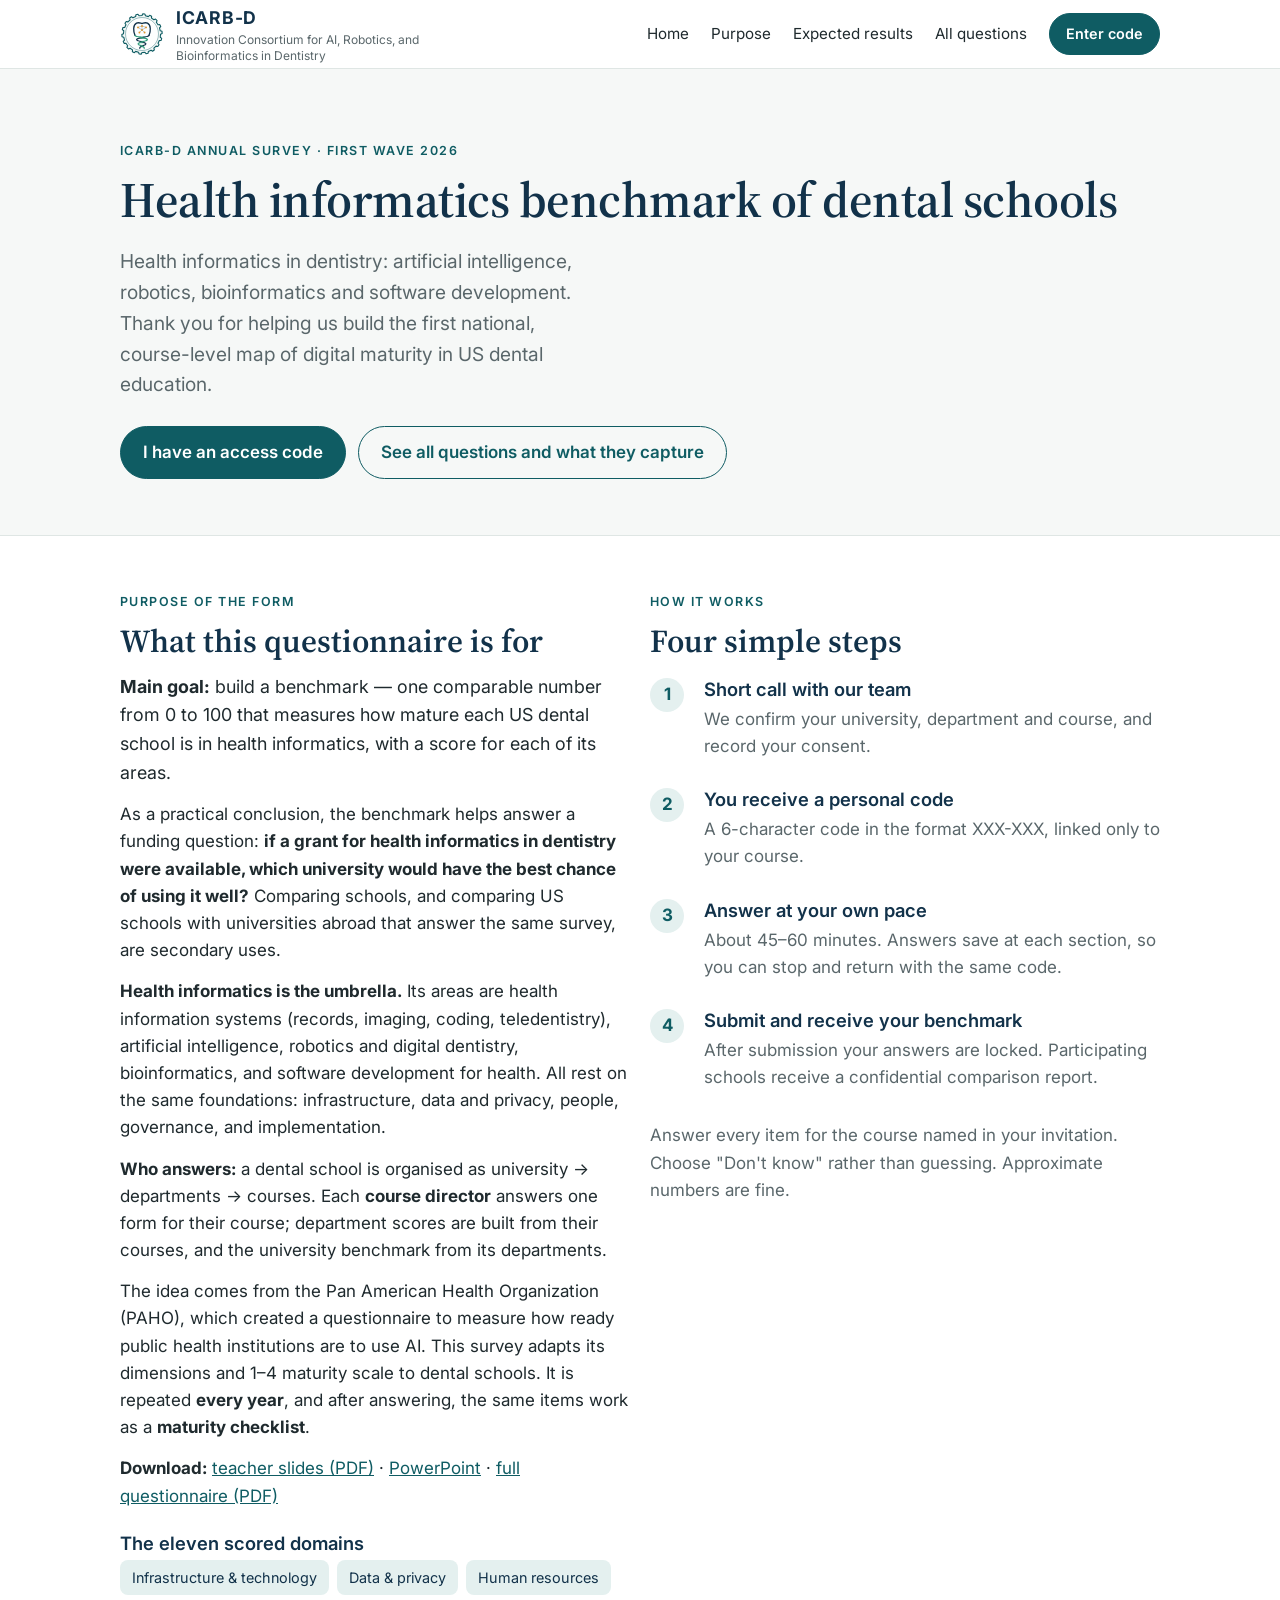
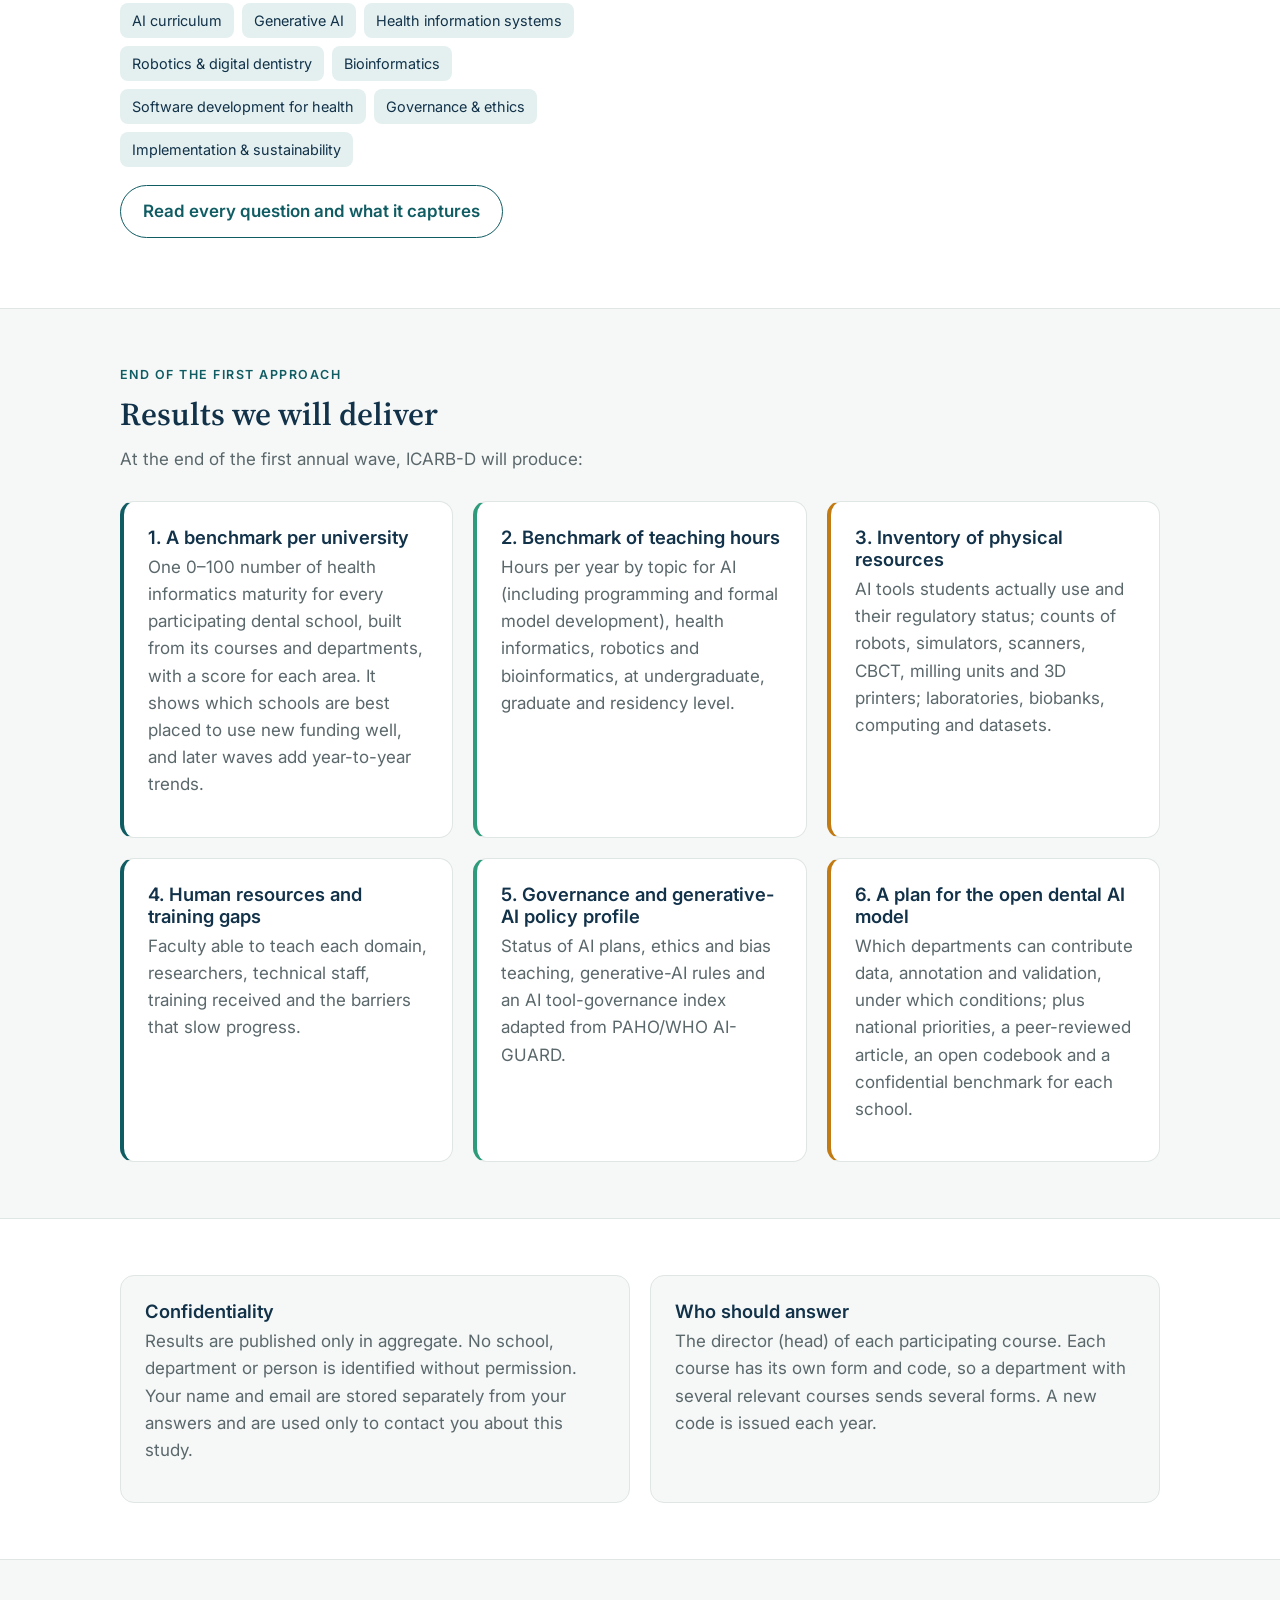
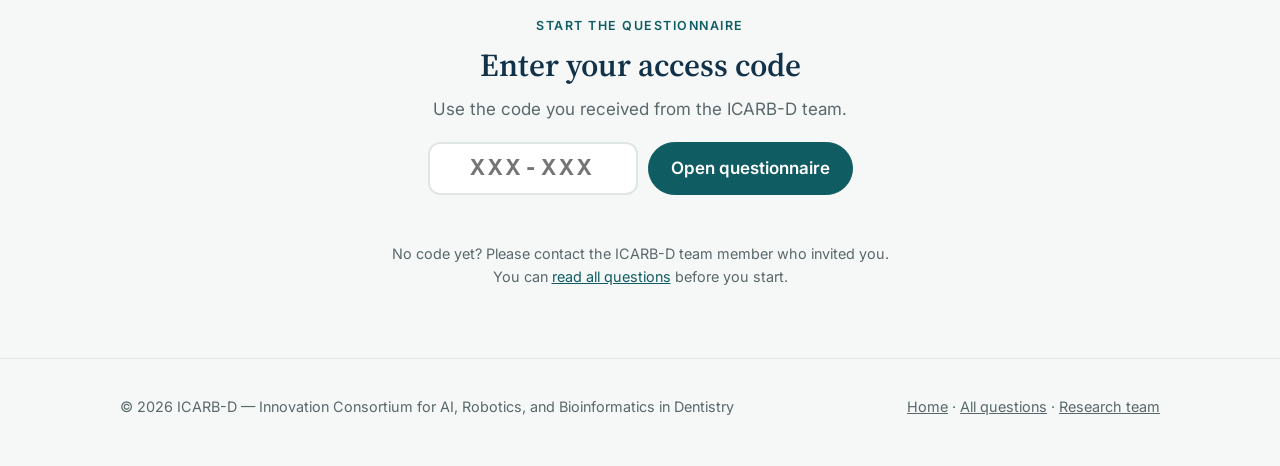
==== commit e9c82314: "Describe the survey as a health informatics benchmark answered by course directors" ====
--- a/form.html
+++ b/form.html
@@ -32,8 +32,8 @@
     <section class="hero">
       <div class="wrap">
         <div class="eyebrow">ICARB-D annual survey · first wave 2026</div>
-        <h1>Annual maturity survey of dental schools</h1>
-        <p class="lead">Artificial intelligence, health informatics, robotics and bioinformatics. Thank you for helping us build the first national, course-level map of digital maturity in US dental education.</p>
+        <h1>Health informatics benchmark of dental schools</h1>
+        <p class="lead">Health informatics in dentistry: artificial intelligence, robotics, bioinformatics and software development. Thank you for helping us build the first national, course-level map of digital maturity in US dental education.</p>
         <div class="cta">
           <a class="btn primary" href="#access">I have an access code</a>
           <a class="btn" href="https://igoralves1.github.io/AI-assessment-DS-2026/#/questions">See all questions and what they capture</a>
@@ -46,14 +46,15 @@
         <div>
           <div class="eyebrow">Purpose of the form</div>
           <h2>What this questionnaire is for</h2>
-          <p class="lead" style="font-size:1.12rem"><strong>Main question:</strong> which dental schools in the United States are best prepared to adopt and lead innovation in health informatics, artificial intelligence, robotics and bioinformatics, and how do they compare with dental schools in other countries?</p>
-          <p>To answer it, the survey maps the state of the art of maturity of a <strong>whole dental school</strong>, <strong>one department</strong> or <strong>one course</strong> taught in a department. The reader gets a complete, clear picture of what each unit has (<strong>physical resources</strong>: computers, AI tools, robotic and digital equipment, laboratories, data), who can do the work (<strong>human resources</strong>: faculty able to teach, researchers, technical staff, partners), what students learn and for how many hours, how technology is governed, and whether projects last.</p>
-          <p>The idea comes from the Pan American Health Organization (PAHO), which created a questionnaire to measure how ready public health institutions are to use AI. This survey adapts its dimensions and 1–4 maturity scale to dental schools. It is repeated <strong>every year</strong>, and after answering, the same items work as a <strong>maturity checklist</strong> that shows the steps to the level a school wants to reach.</p>
-          <p><strong>Who answers:</strong> the dean or an associate dean for a school-wide form, the department chair for a department, and the course director for a course.</p>
+          <p class="lead" style="font-size:1.12rem"><strong>Main goal:</strong> build a benchmark — one comparable number from 0 to 100 that measures how mature each US dental school is in health informatics, with a score for each of its areas.</p>
+          <p>As a practical conclusion, the benchmark helps answer a funding question: <strong>if a grant for health informatics in dentistry were available, which university would have the best chance of using it well?</strong> Comparing schools, and comparing US schools with universities abroad that answer the same survey, are secondary uses.</p>
+          <p><strong>Health informatics is the umbrella.</strong> Its areas are health information systems (records, imaging, coding, teledentistry), artificial intelligence, robotics and digital dentistry, bioinformatics, and software development for health. All rest on the same foundations: infrastructure, data and privacy, people, governance, and implementation.</p>
+          <p><strong>Who answers:</strong> a dental school is organised as university → departments → courses. Each <strong>course director</strong> answers one form for their course; department scores are built from their courses, and the university benchmark from its departments.</p>
+          <p>The idea comes from the Pan American Health Organization (PAHO), which created a questionnaire to measure how ready public health institutions are to use AI. This survey adapts its dimensions and 1–4 maturity scale to dental schools. It is repeated <strong>every year</strong>, and after answering, the same items work as a <strong>maturity checklist</strong>.</p>
           <p><strong>Download:</strong> <a href="https://igoralves1.github.io/AI-assessment-DS-2026/downloads/ICARB-D-Survey-Teacher-Slides.pdf" download>teacher slides (PDF)</a> · <a href="https://igoralves1.github.io/AI-assessment-DS-2026/downloads/ICARB-D-Survey-Teacher-Slides.pptx" download>PowerPoint</a> · <a href="https://igoralves1.github.io/AI-assessment-DS-2026/downloads/ICARB-D-Annual-Survey-Dental-Schools.pdf" download>full questionnaire (PDF)</a></p>
-          <h3 style="margin-top:22px">The ten scored domains</h3>
+          <h3 style="margin-top:22px">The eleven scored domains</h3>
           <div class="domains">
-            <span>Infrastructure &amp; technology</span><span>Data &amp; privacy</span><span>Human resources</span><span>AI curriculum</span><span>Generative AI</span><span>Health informatics</span><span>Robotics &amp; digital dentistry</span><span>Bioinformatics</span><span>Governance &amp; ethics</span><span>Implementation &amp; sustainability</span>
+            <span>Infrastructure &amp; technology</span><span>Data &amp; privacy</span><span>Human resources</span><span>AI curriculum</span><span>Generative AI</span><span>Health information systems</span><span>Robotics &amp; digital dentistry</span><span>Bioinformatics</span><span>Software development for health</span><span>Governance &amp; ethics</span><span>Implementation &amp; sustainability</span>
           </div>
           <p style="margin-top:18px"><a class="btn" href="https://igoralves1.github.io/AI-assessment-DS-2026/#/questions">Read every question and what it captures</a></p>
         </div>
@@ -61,12 +62,12 @@
           <div class="eyebrow">How it works</div>
           <h2>Four simple steps</h2>
           <ol class="steps">
-            <li><div><h3>Short call with our team</h3><p class="muted">We confirm your department, course and role, and record your consent.</p></div></li>
-            <li><div><h3>You receive a personal code</h3><p class="muted">A 6-character code in the format XXX-XXX, linked only to the school, department or course you describe.</p></div></li>
+            <li><div><h3>Short call with our team</h3><p class="muted">We confirm your university, department and course, and record your consent.</p></div></li>
+            <li><div><h3>You receive a personal code</h3><p class="muted">A 6-character code in the format XXX-XXX, linked only to your course.</p></div></li>
             <li><div><h3>Answer at your own pace</h3><p class="muted">About 45–60 minutes. Answers save at each section, so you can stop and return with the same code.</p></div></li>
             <li><div><h3>Submit and receive your benchmark</h3><p class="muted">After submission your answers are locked. Participating schools receive a confidential comparison report.</p></div></li>
           </ol>
-          <p class="muted" style="margin-top:16px">Answer every item only for the school, department or course named in your invitation. Choose "Don't know" rather than guessing. Approximate numbers are fine.</p>
+          <p class="muted" style="margin-top:16px">Answer every item for the course named in your invitation. Choose "Don't know" rather than guessing. Approximate numbers are fine.</p>
         </div>
       </div>
     </section>
@@ -79,7 +80,7 @@
           <p class="muted">At the end of the first annual wave, ICARB-D will produce:</p>
         </div>
         <div class="grid-3">
-          <article class="card result"><h3>1. A ranking of the most prepared schools</h3><p class="muted">A 0–100 maturity index for AI, health informatics, robotics and bioinformatics for every participating school, built from its school-wide, department and course forms, with the detail behind each score. Results are compared by state, nationally and with schools in other countries, and later waves add year-to-year trends.</p></article>
+          <article class="card result"><h3>1. A benchmark per university</h3><p class="muted">One 0–100 number of health informatics maturity for every participating dental school, built from its courses and departments, with a score for each area. It shows which schools are best placed to use new funding well, and later waves add year-to-year trends.</p></article>
           <article class="card result"><h3>2. Benchmark of teaching hours</h3><p class="muted">Hours per year by topic for AI (including programming and formal model development), health informatics, robotics and bioinformatics, at undergraduate, graduate and residency level.</p></article>
           <article class="card result"><h3>3. Inventory of physical resources</h3><p class="muted">AI tools students actually use and their regulatory status; counts of robots, simulators, scanners, CBCT, milling units and 3D printers; laboratories, biobanks, computing and datasets.</p></article>
           <article class="card result"><h3>4. Human resources and training gaps</h3><p class="muted">Faculty able to teach each domain, researchers, technical staff, training received and the barriers that slow progress.</p></article>
@@ -97,7 +98,7 @@
         </div>
         <div class="card">
           <h3>Who should answer</h3>
-          <p class="muted">The dean or an associate dean for a school-wide form, the department chair for a department, and the course director for a course. Each form has its own code, so a school can send one school-wide form and several department and course forms. A new code is issued each year.</p>
+          <p class="muted">The director (head) of each participating course. Each course has its own form and code, so a department with several relevant courses sends several forms. A new code is issued each year.</p>
         </div>
       </div>
     </section>
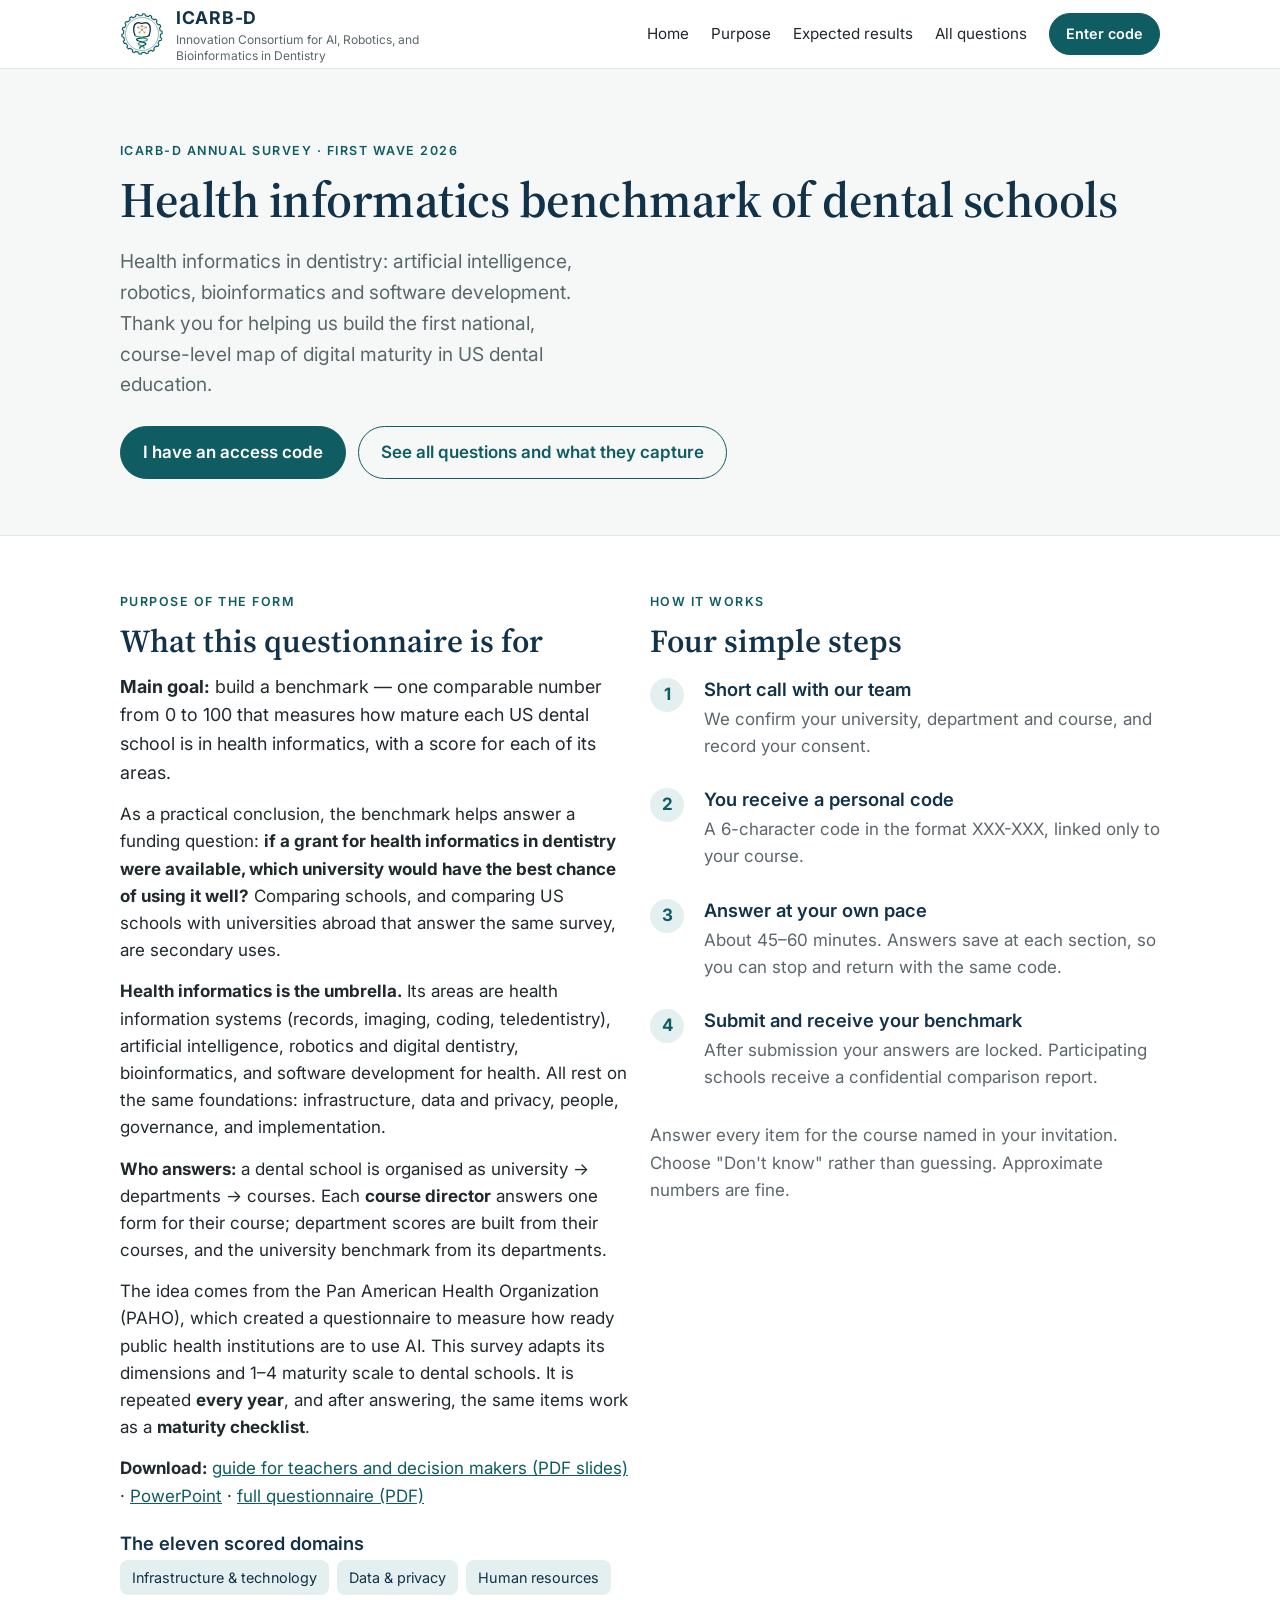
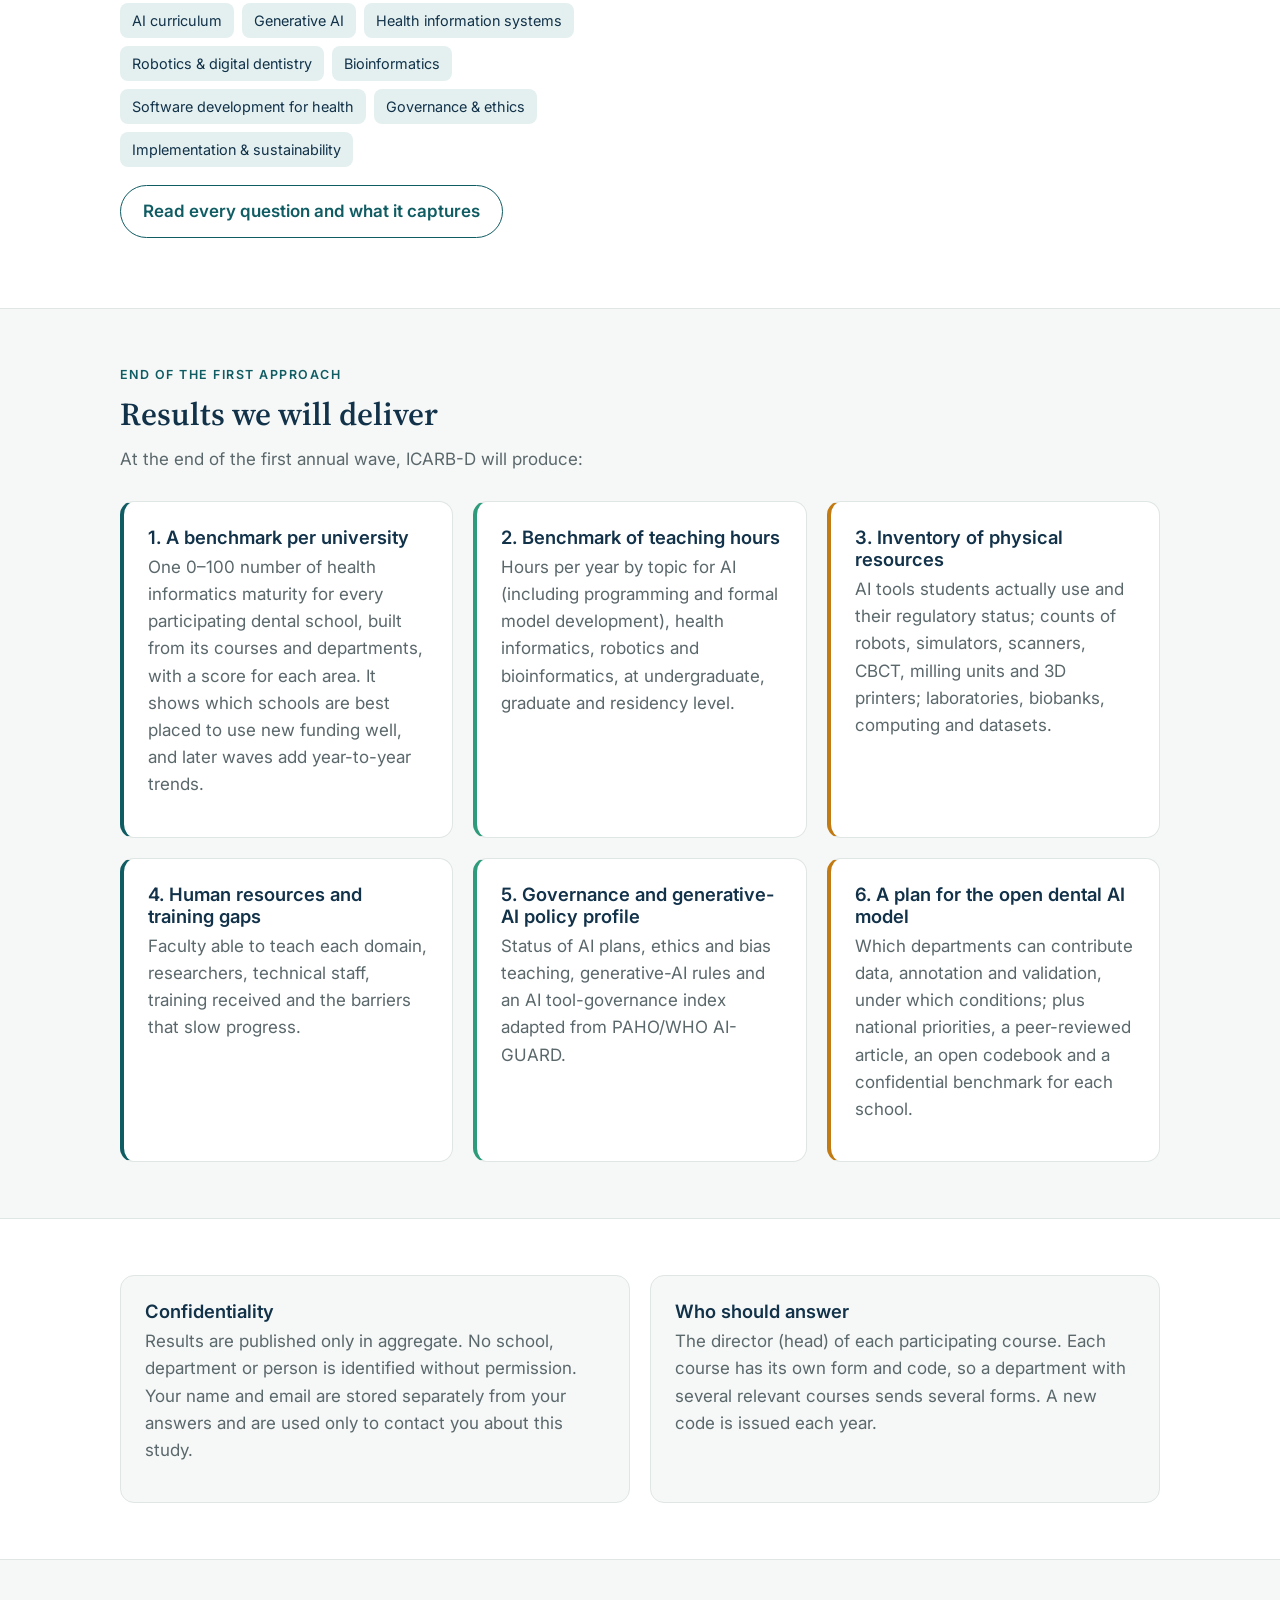
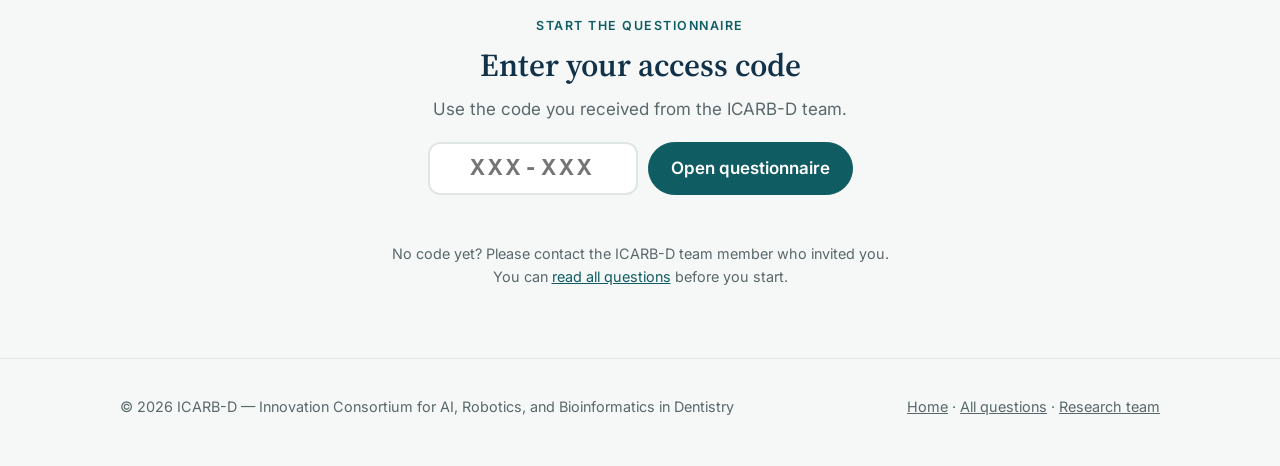
==== commit 421f7409: "Rename the slides link: guide for teachers and decision makers" ====
--- a/form.html
+++ b/form.html
@@ -51,7 +51,7 @@
           <p><strong>Health informatics is the umbrella.</strong> Its areas are health information systems (records, imaging, coding, teledentistry), artificial intelligence, robotics and digital dentistry, bioinformatics, and software development for health. All rest on the same foundations: infrastructure, data and privacy, people, governance, and implementation.</p>
           <p><strong>Who answers:</strong> a dental school is organised as university → departments → courses. Each <strong>course director</strong> answers one form for their course; department scores are built from their courses, and the university benchmark from its departments.</p>
           <p>The idea comes from the Pan American Health Organization (PAHO), which created a questionnaire to measure how ready public health institutions are to use AI. This survey adapts its dimensions and 1–4 maturity scale to dental schools. It is repeated <strong>every year</strong>, and after answering, the same items work as a <strong>maturity checklist</strong>.</p>
-          <p><strong>Download:</strong> <a href="https://igoralves1.github.io/AI-assessment-DS-2026/downloads/ICARB-D-Survey-Teacher-Slides.pdf" download>teacher slides (PDF)</a> · <a href="https://igoralves1.github.io/AI-assessment-DS-2026/downloads/ICARB-D-Survey-Teacher-Slides.pptx" download>PowerPoint</a> · <a href="https://igoralves1.github.io/AI-assessment-DS-2026/downloads/ICARB-D-Annual-Survey-Dental-Schools.pdf" download>full questionnaire (PDF)</a></p>
+          <p><strong>Download:</strong> <a href="https://igoralves1.github.io/AI-assessment-DS-2026/downloads/ICARB-D-Survey-Teacher-Slides.pdf" download>guide for teachers and decision makers (PDF slides)</a> · <a href="https://igoralves1.github.io/AI-assessment-DS-2026/downloads/ICARB-D-Survey-Teacher-Slides.pptx" download>PowerPoint</a> · <a href="https://igoralves1.github.io/AI-assessment-DS-2026/downloads/ICARB-D-Annual-Survey-Dental-Schools.pdf" download>full questionnaire (PDF)</a></p>
           <h3 style="margin-top:22px">The eleven scored domains</h3>
           <div class="domains">
             <span>Infrastructure &amp; technology</span><span>Data &amp; privacy</span><span>Human resources</span><span>AI curriculum</span><span>Generative AI</span><span>Health information systems</span><span>Robotics &amp; digital dentistry</span><span>Bioinformatics</span><span>Software development for health</span><span>Governance &amp; ethics</span><span>Implementation &amp; sustainability</span>
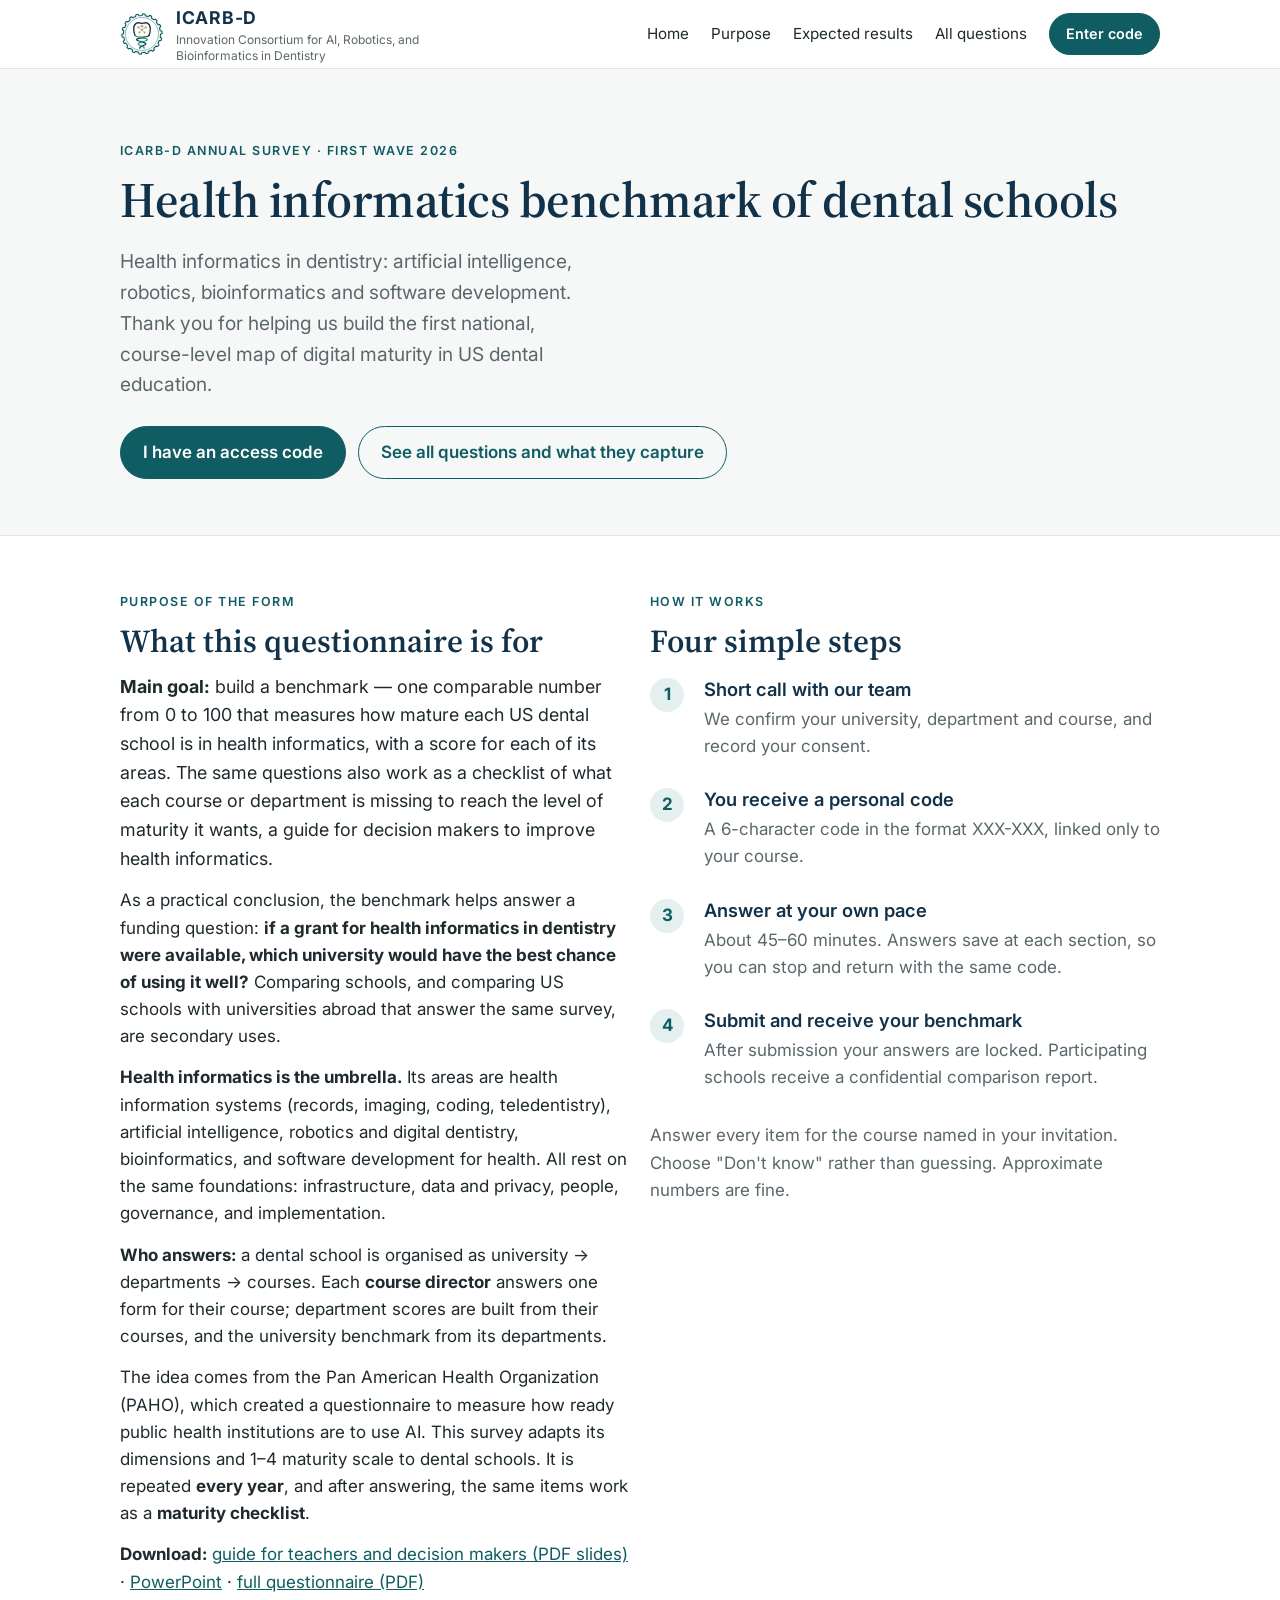
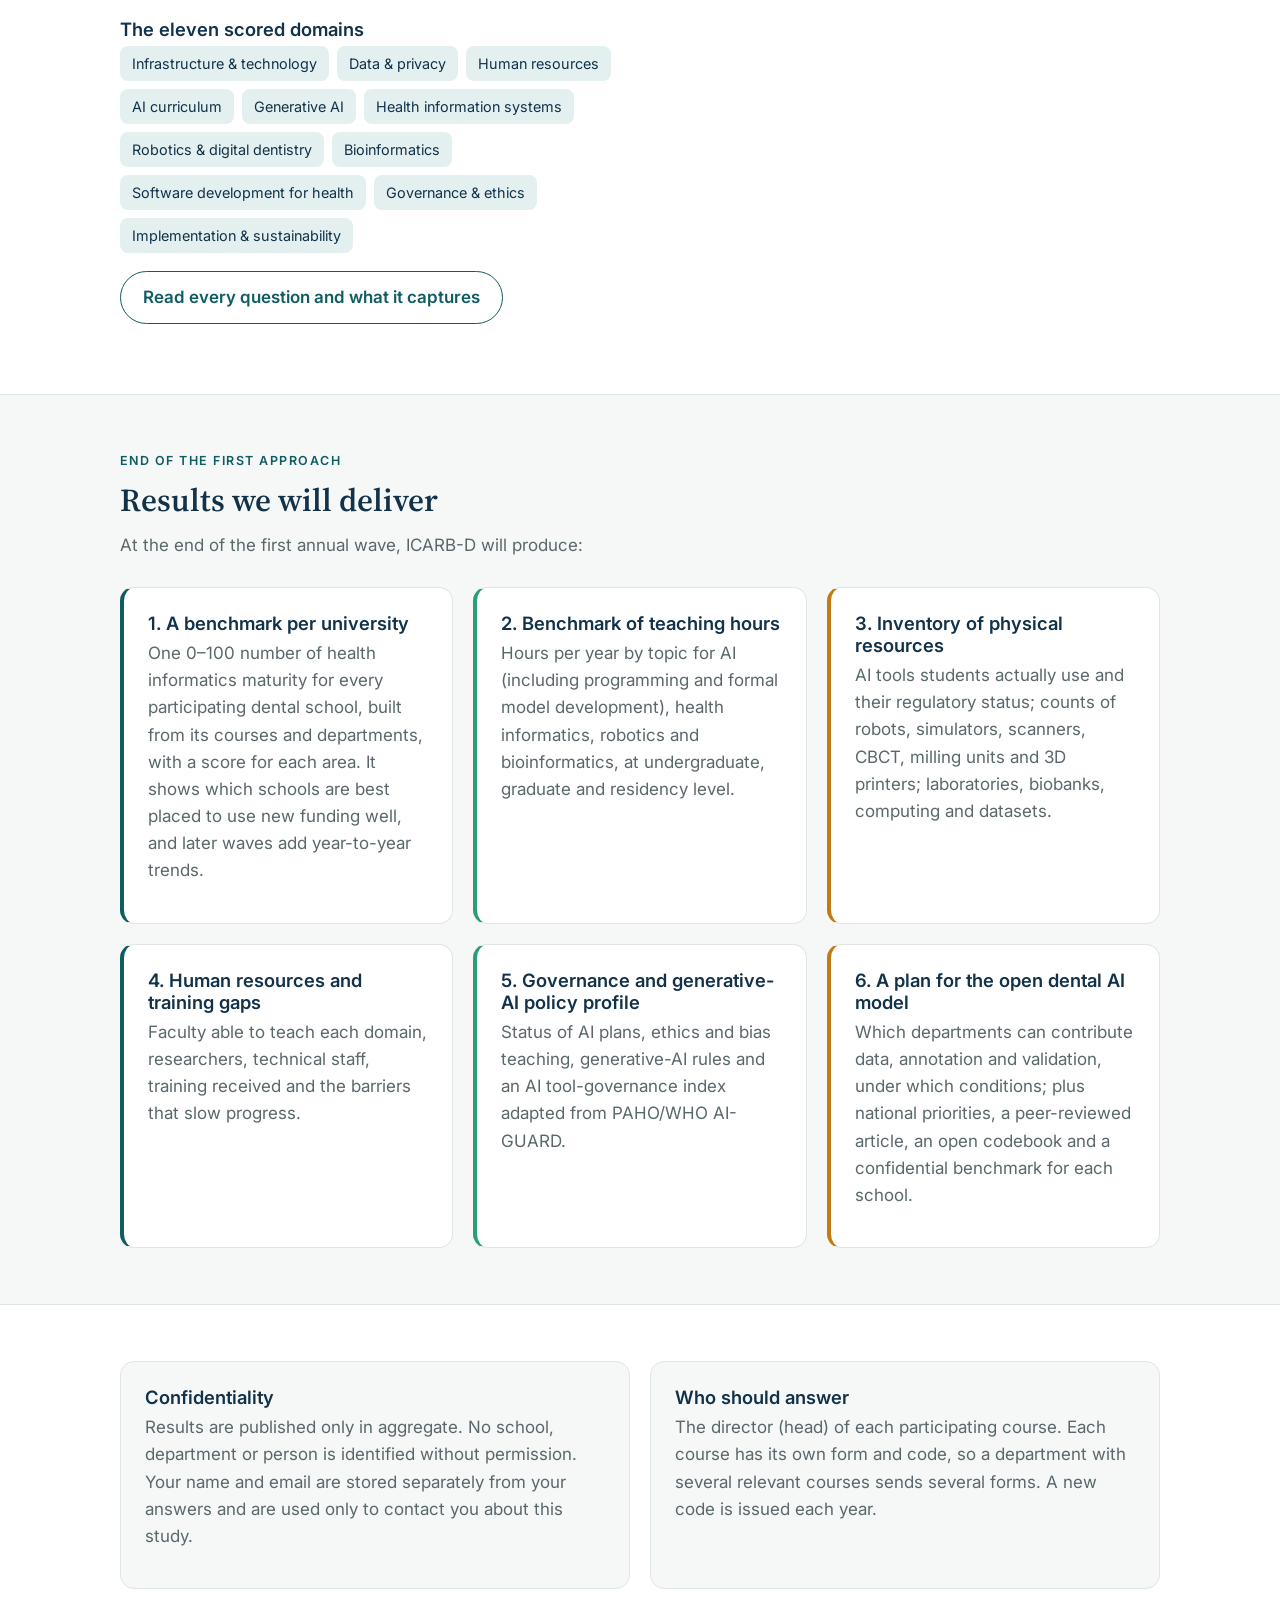
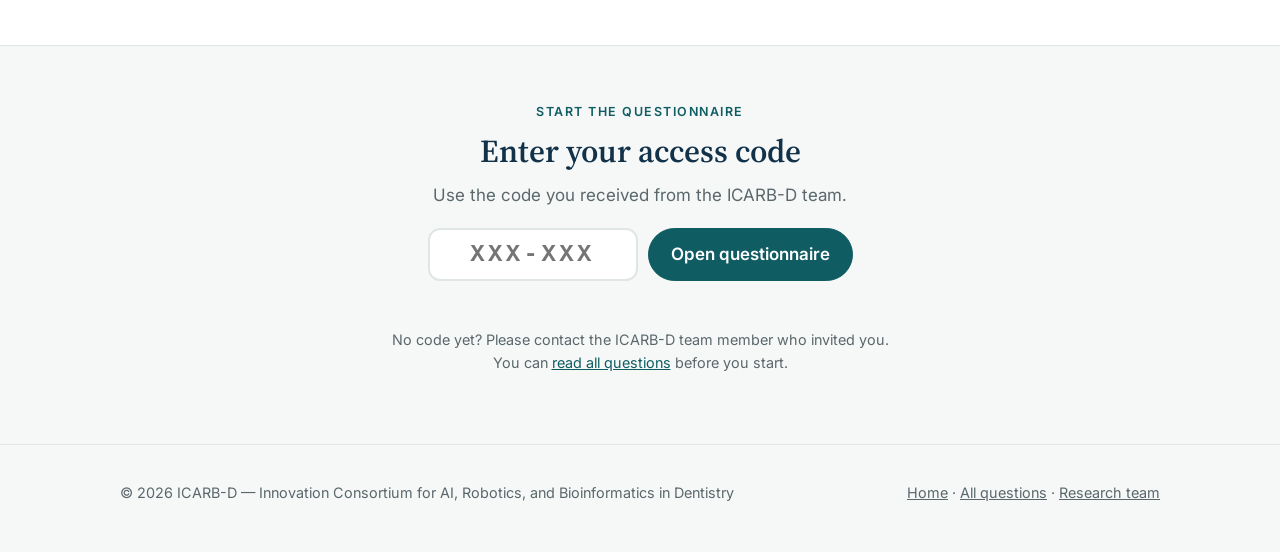
==== commit cc241ddd: "Form page: the survey also works as a checklist for decision makers" ====
--- a/form.html
+++ b/form.html
@@ -46,7 +46,7 @@
         <div>
           <div class="eyebrow">Purpose of the form</div>
           <h2>What this questionnaire is for</h2>
-          <p class="lead" style="font-size:1.12rem"><strong>Main goal:</strong> build a benchmark — one comparable number from 0 to 100 that measures how mature each US dental school is in health informatics, with a score for each of its areas.</p>
+          <p class="lead" style="font-size:1.12rem"><strong>Main goal:</strong> build a benchmark — one comparable number from 0 to 100 that measures how mature each US dental school is in health informatics, with a score for each of its areas. The same questions also work as a checklist of what each course or department is missing to reach the level of maturity it wants, a guide for decision makers to improve health informatics.</p>
           <p>As a practical conclusion, the benchmark helps answer a funding question: <strong>if a grant for health informatics in dentistry were available, which university would have the best chance of using it well?</strong> Comparing schools, and comparing US schools with universities abroad that answer the same survey, are secondary uses.</p>
           <p><strong>Health informatics is the umbrella.</strong> Its areas are health information systems (records, imaging, coding, teledentistry), artificial intelligence, robotics and digital dentistry, bioinformatics, and software development for health. All rest on the same foundations: infrastructure, data and privacy, people, governance, and implementation.</p>
           <p><strong>Who answers:</strong> a dental school is organised as university → departments → courses. Each <strong>course director</strong> answers one form for their course; department scores are built from their courses, and the university benchmark from its departments.</p>
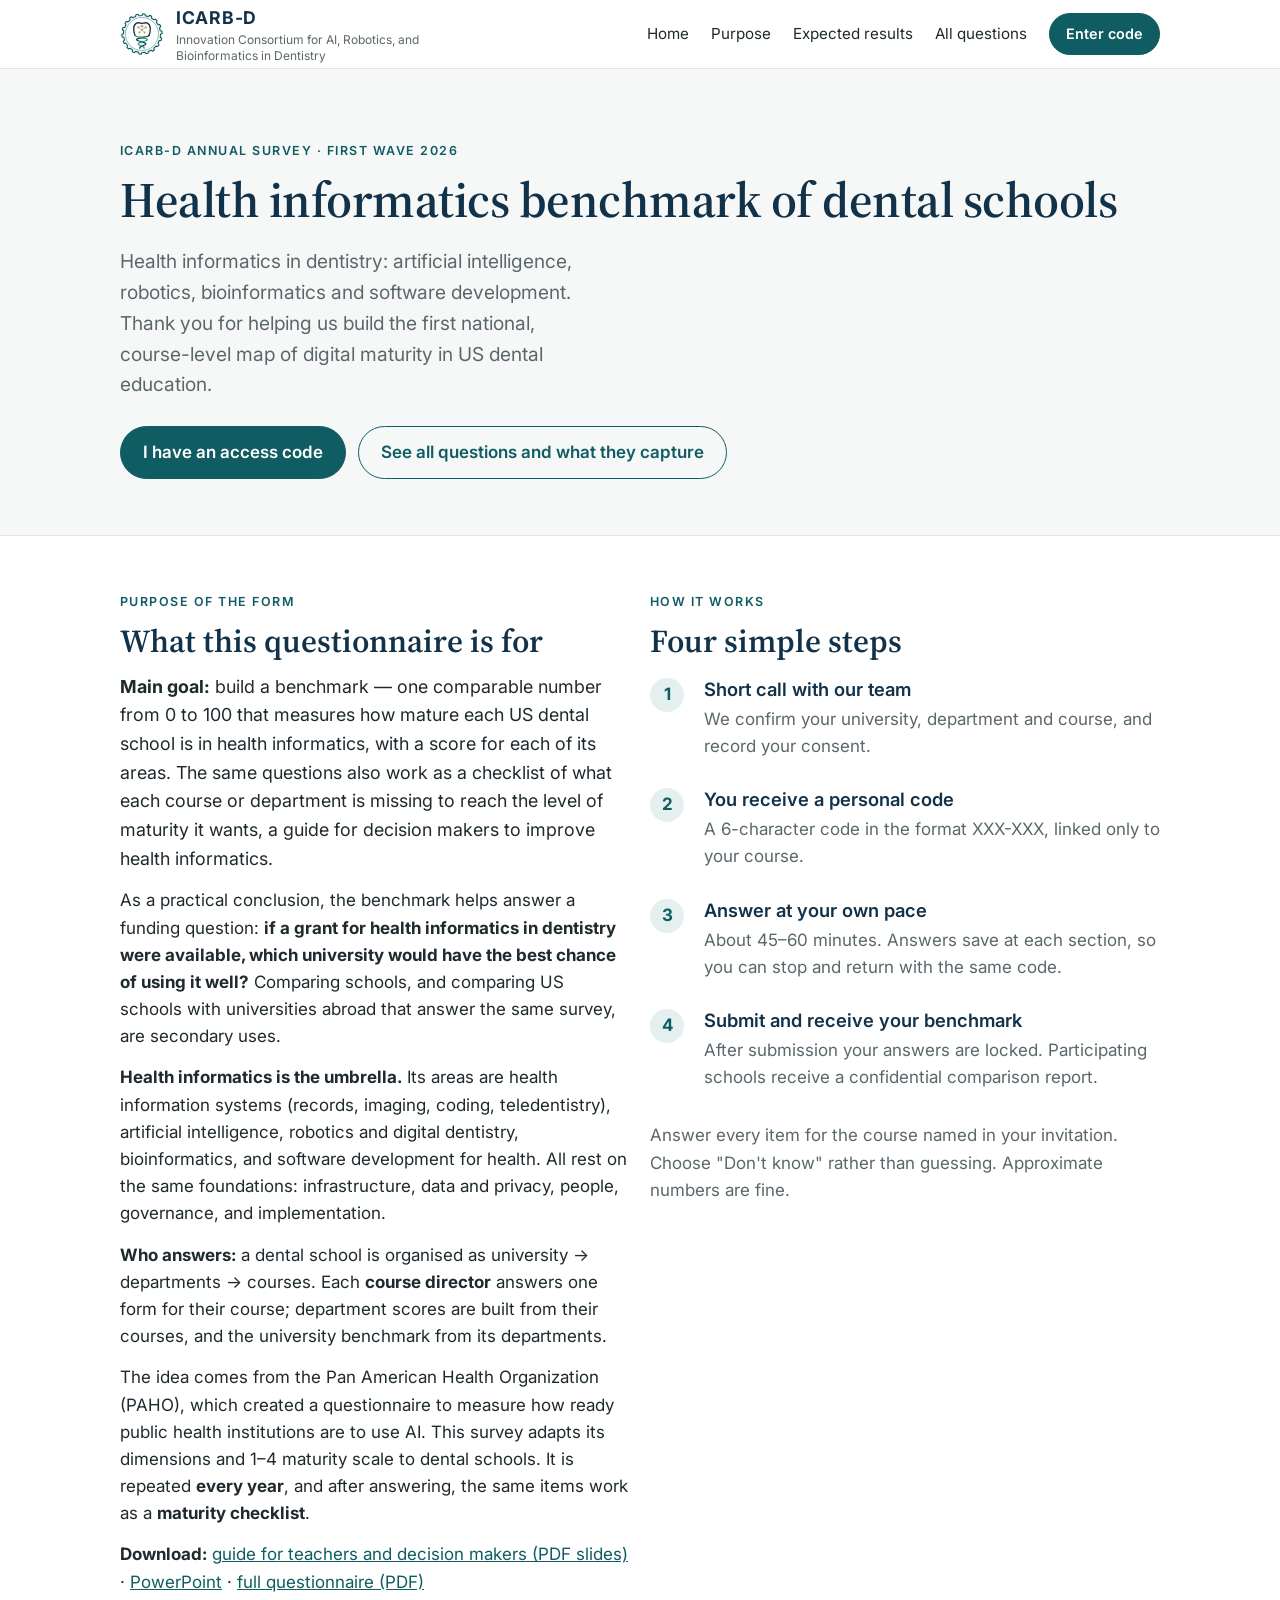
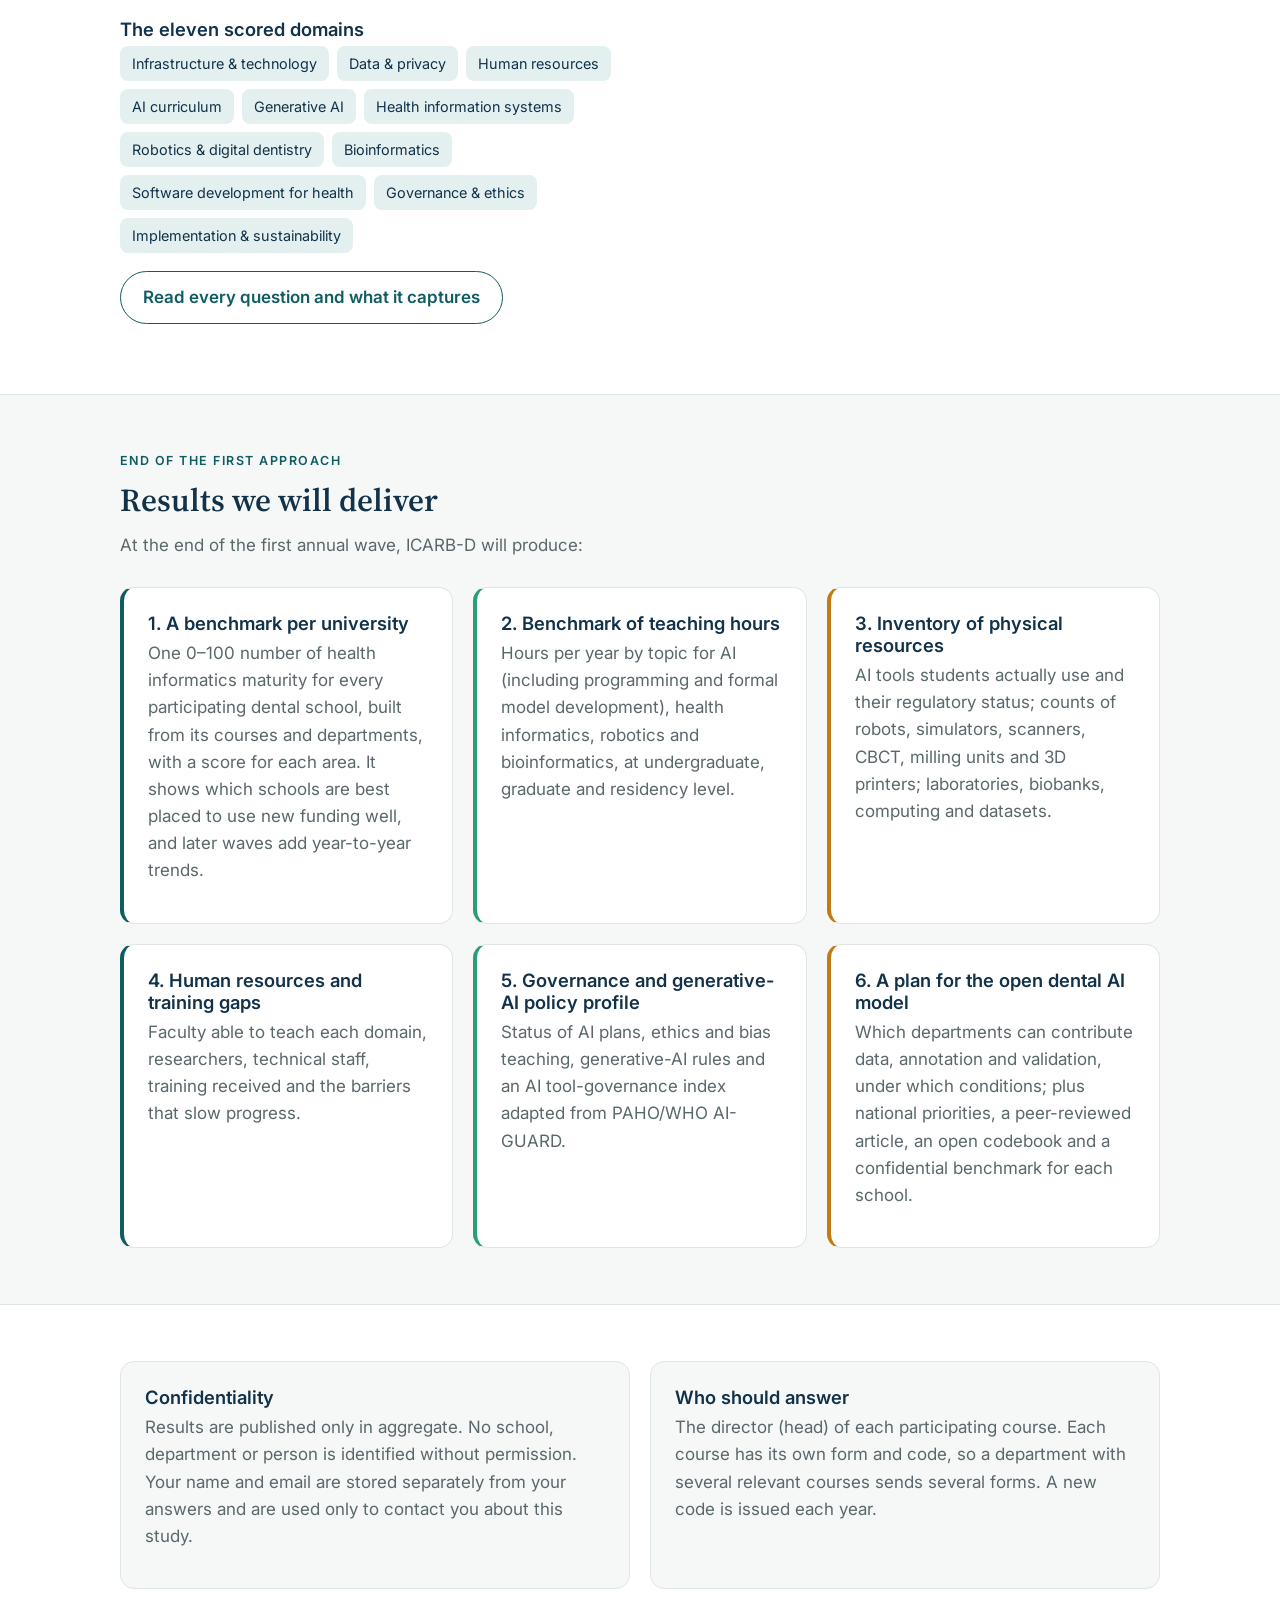
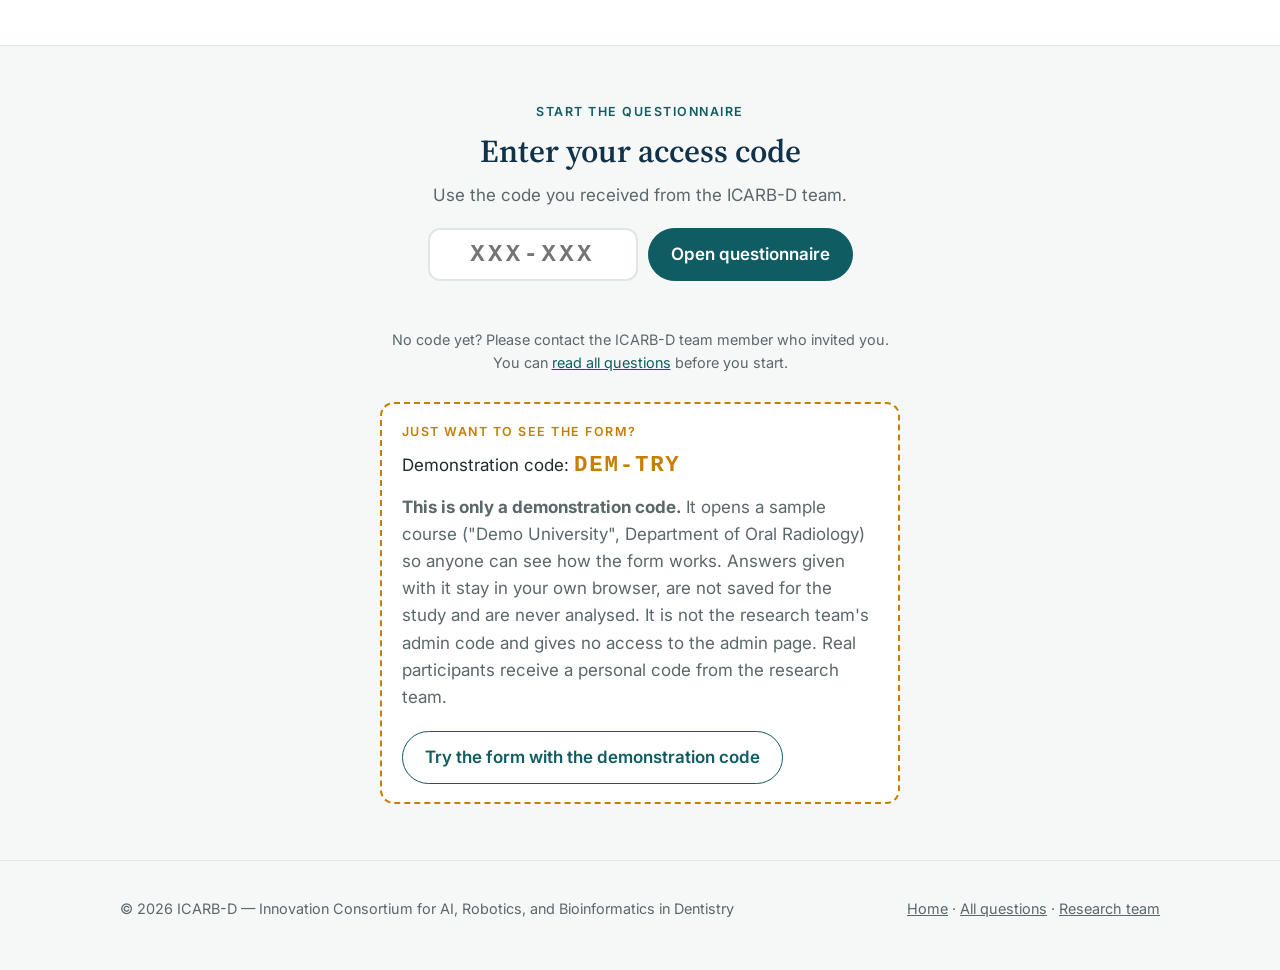
==== commit 0e62397f: "Show the public demonstration code on the form page" ====
--- a/form.html
+++ b/form.html
@@ -115,6 +115,12 @@
         </form>
         <p class="error" id="code-error" role="alert"></p>
         <p class="muted" style="font-size:.9rem">No code yet? Please contact the ICARB-D team member who invited you. You can <a href="https://igoralves1.github.io/AI-assessment-DS-2026/#/questions">read all questions</a> before you start.</p>
+        <div class="demo-box">
+          <div class="eyebrow">Just want to see the form?</div>
+          <p>Demonstration code: <span class="demo-code">DEM-TRY</span></p>
+          <p class="muted"><strong>This is only a demonstration code.</strong> It opens a sample course ("Demo University", Department of Oral Radiology) so anyone can see how the form works. Answers given with it stay in your own browser, are not saved for the study and are never analysed. It is not the research team's admin code and gives no access to the admin page. Real participants receive a personal code from the research team.</p>
+          <a class="btn" href="https://igoralves1.github.io/AI-assessment-DS-2026/#/?code=DEM-TRY">Try the form with the demonstration code</a>
+        </div>
       </div>
     </section>
   </main>
--- a/assets/styles.css
+++ b/assets/styles.css
@@ -147,3 +147,9 @@
 
 .goal { margin-top: 14px; padding: 14px 16px; border-left: 4px solid var(--amber); background: var(--surface); border-radius: 0 10px 10px 0; max-width: 46ch; color: var(--text); }
 .goal strong { color: var(--ink); }
+
+/* Public demonstration code */
+.demo-box { margin: 28px auto 0; padding: 18px 20px; border: 2px dashed #c77d00; border-radius: 14px; background: var(--surface); text-align: left; }
+.demo-box .eyebrow { color: #c77d00; }
+.demo-code { font: 700 1.4rem ui-monospace, Menlo, monospace; letter-spacing: .08em; color: #c77d00; }
+.demo-box .btn { margin-top: 6px; }
